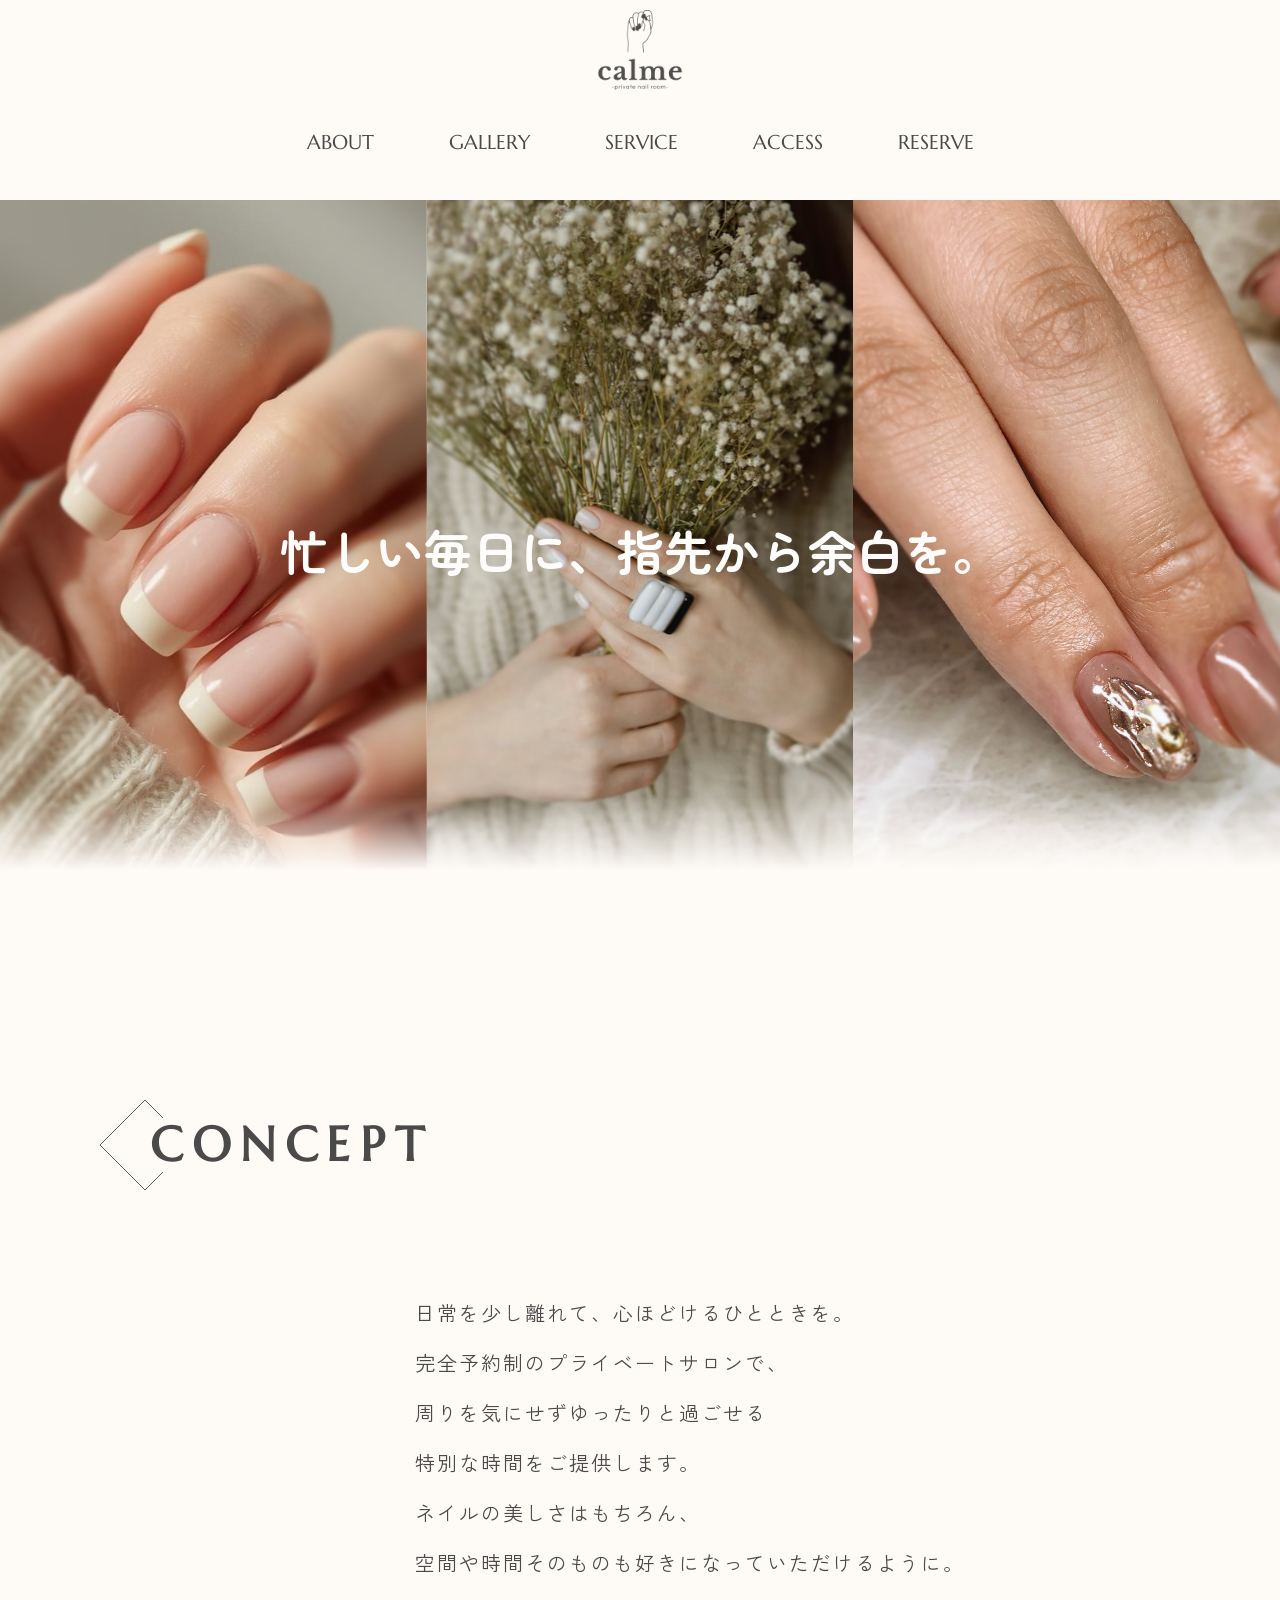
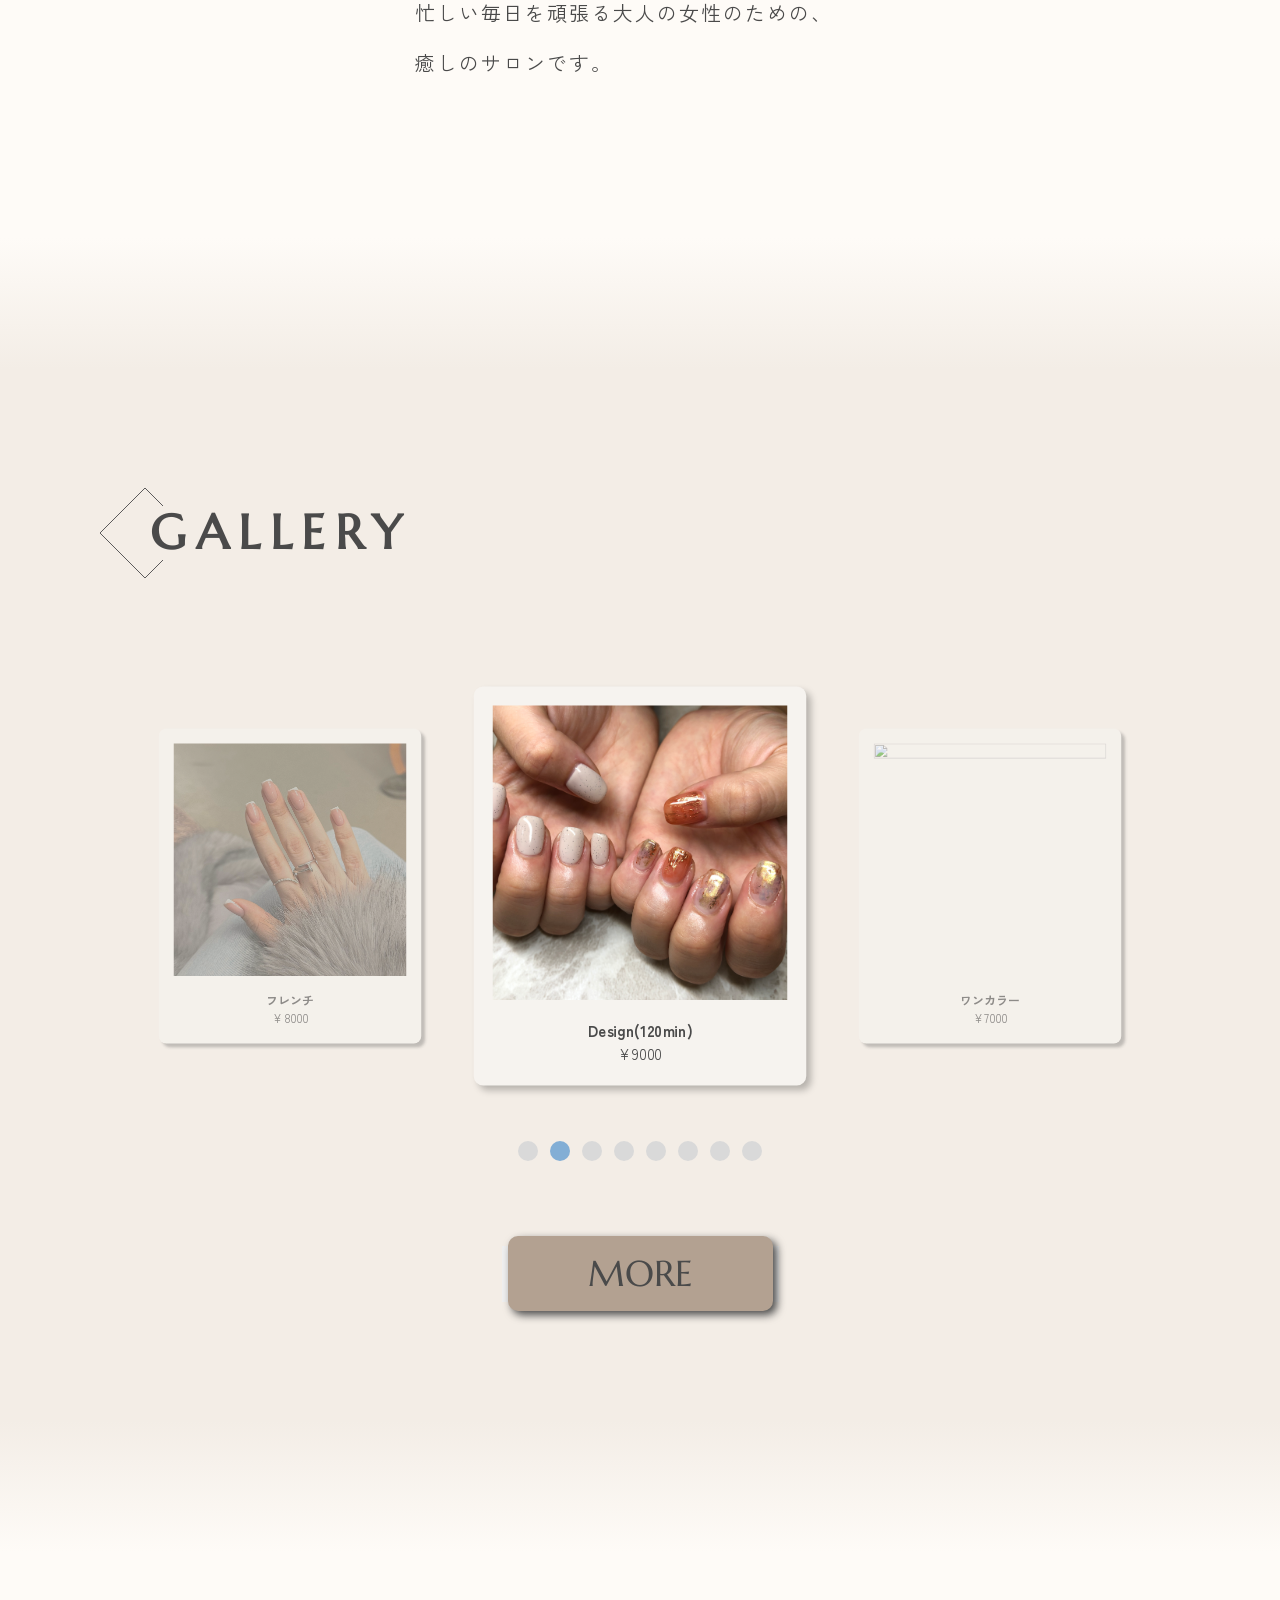
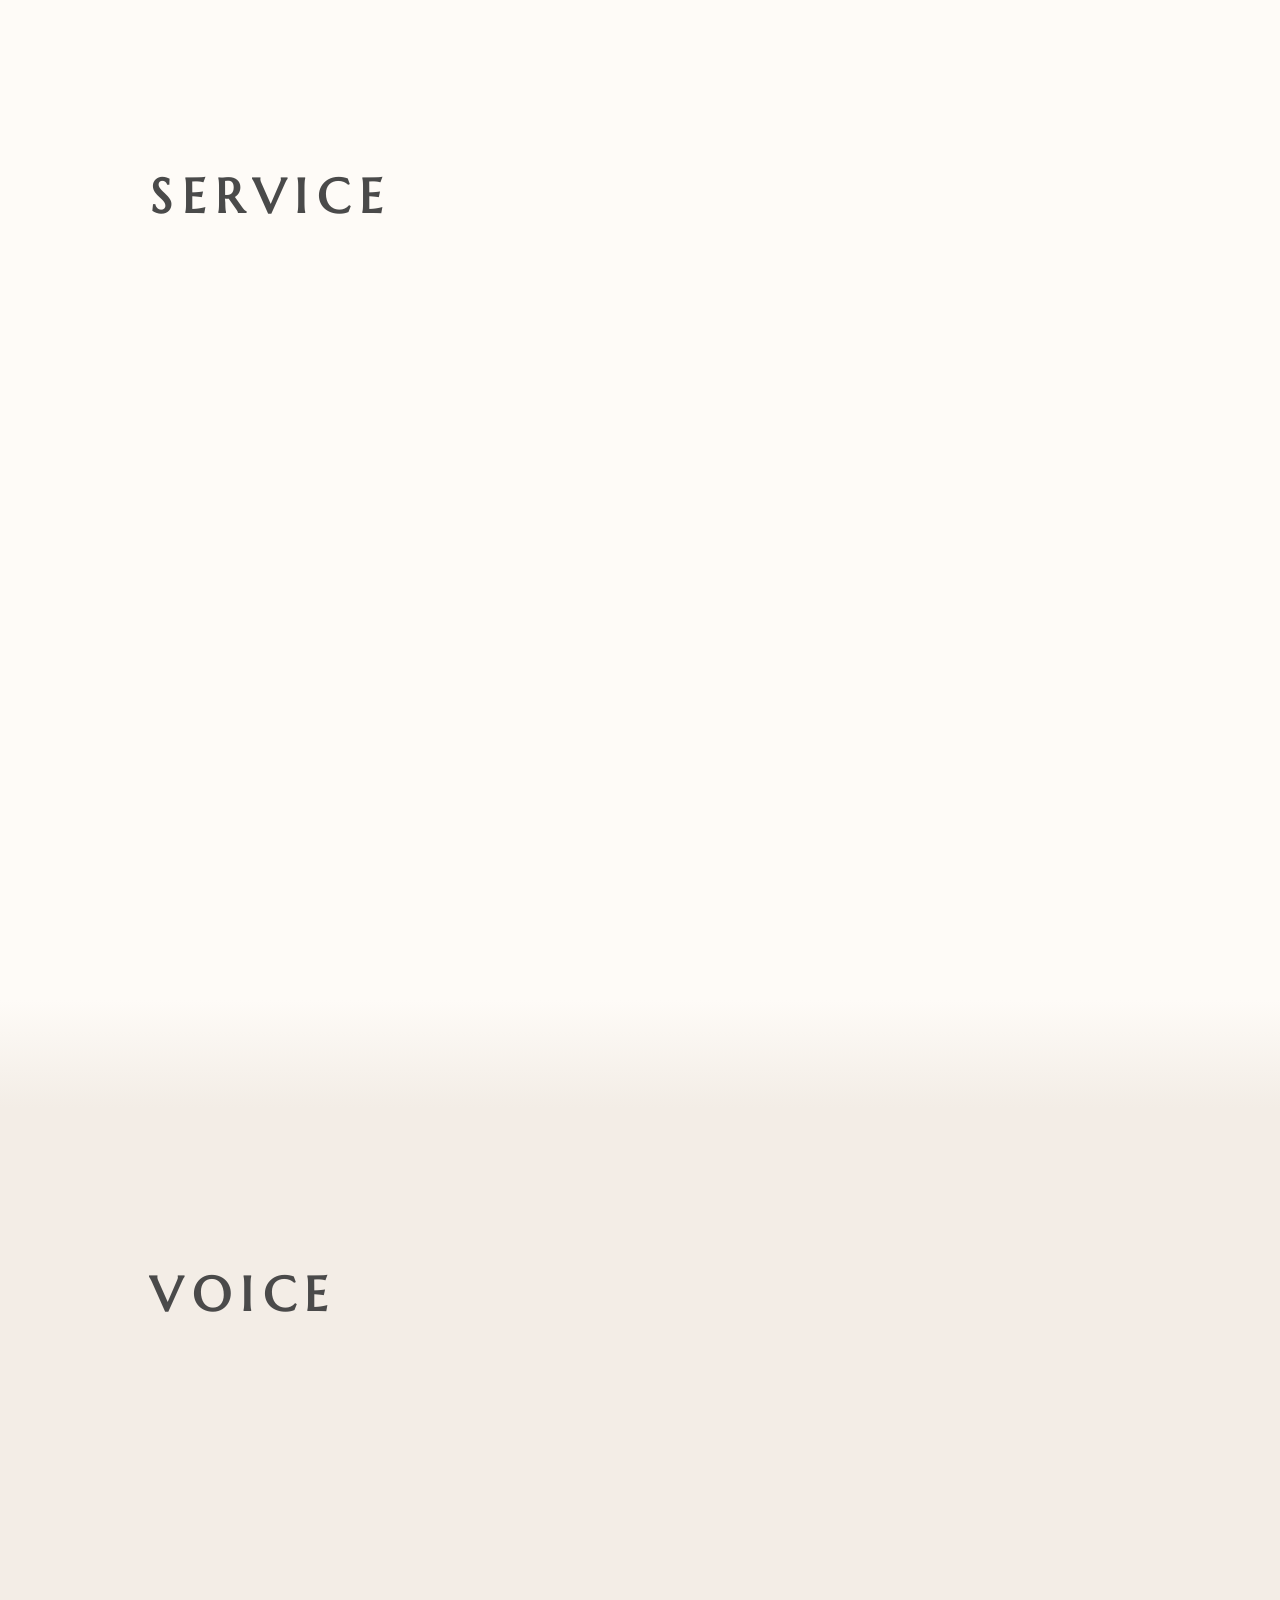
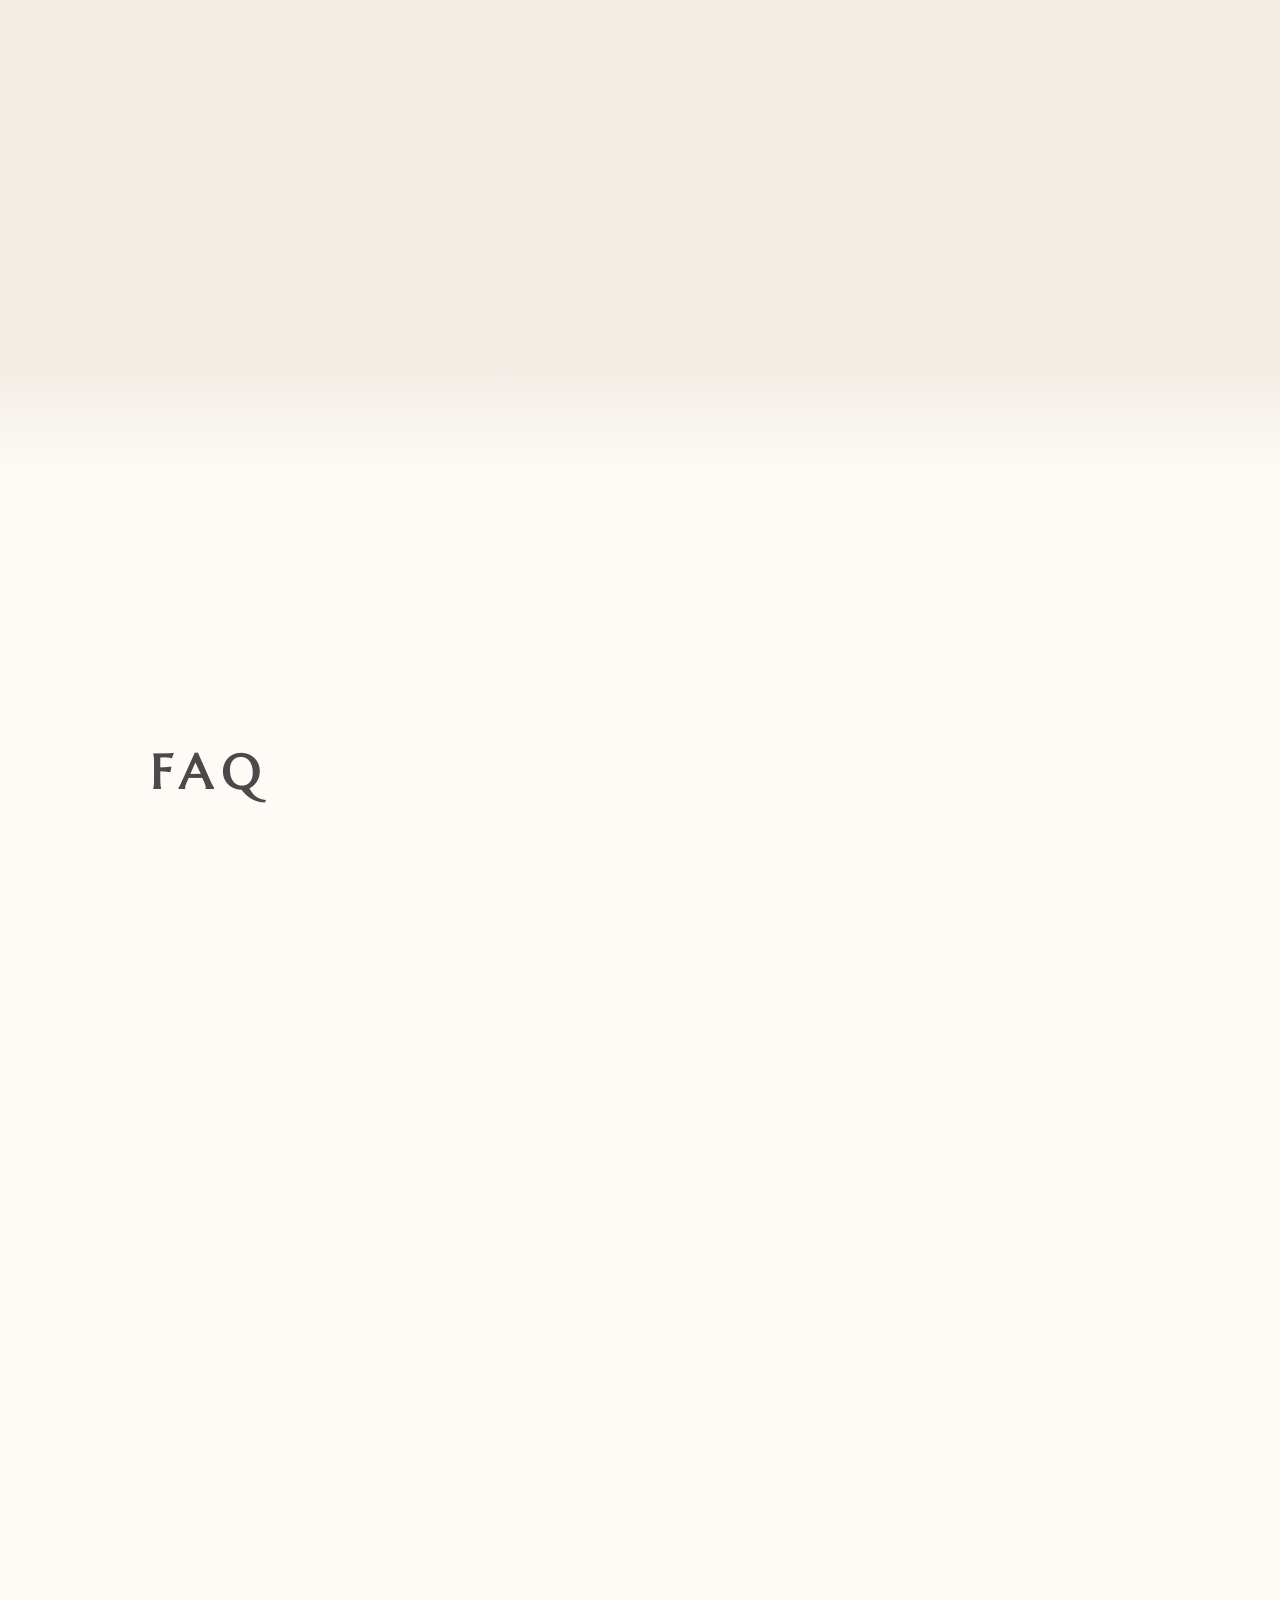
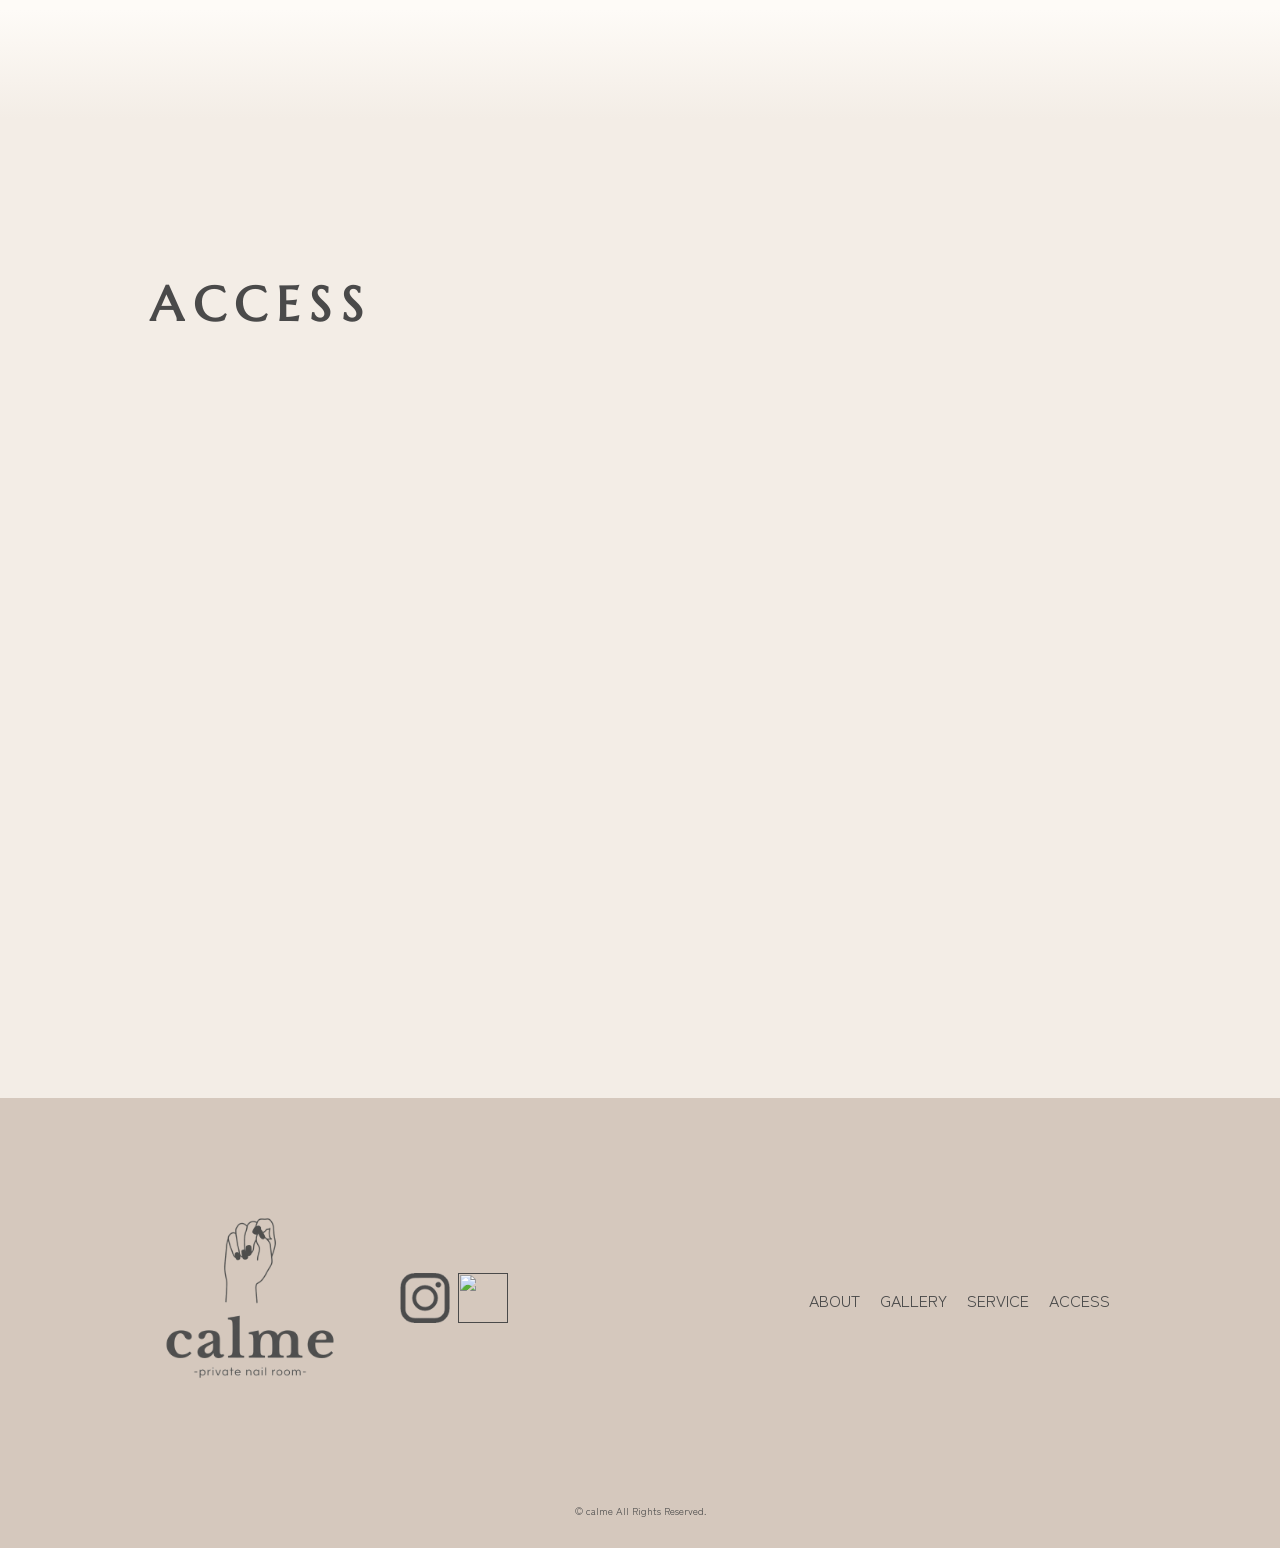
==== index.html @ 4469f604 "Initial commit Co-Authored-By: Claude Sonnet 4.6 <noreply@anthropic.com>" ====
<!DOCTYPE html>
<html lang="ja">
  <head>
    <meta charset="UTF-8" />
    <meta name="viewport" content="width=device-width, initial-scale=1.0" />
    <title>calme -private nail room-</title>
    <link rel="shortcut icon" href="img/favicon.svg" />
    <link rel="preconnect" href="https://fonts.googleapis.com" />
    <link rel="preconnect" href="https://fonts.gstatic.com" crossorigin />
    <link
      href="https://fonts.googleapis.com/css2?family=Marcellus&family=Raleway+Dots&family=Zen+Kaku+Gothic+New:wght@400;500;700&family=Zen+Maru+Gothic&display=swap"
      rel="stylesheet"
    />
    <link rel="stylesheet" href="css/reset.css" />
    <link rel="stylesheet" href="css/style.css" />
    <link
      rel="stylesheet"
      href="https://cdn.jsdelivr.net/npm/swiper@11/swiper-bundle.min.css"
    />
  </head>
  <body>
    <header class="header">
      <div class="header__inner">
        <h1 class="header__logo">
          <a href="index.html" class="no-rotate"
            ><span
              ><img
                src="img/logo-clear.png"
                alt="calme -private nail room-" /></span
          ></a>
        </h1>
        <nav class="header__nav">
          <div class="header__nav-inner">
            <a href="index.html" class="header__nav-logo no-rotate">
              <img src="img/logo-clear.png" alt="calme -private nail room-" />
            </a>
            <ul class="header__nav-list">
              <li class="header__nav-item">
                <a href="about.html"><span>ABOUT</span></a>
              </li>
              <li class="header__nav-item">
                <a href="gallery.html"><span>GALLERY</span></a>
              </li>

              <li class="header__nav-item">
                <a href="#service"><span>SERVICE</span></a>
              </li>
              <li class="header__nav-item">
                <a href="#access"><span>ACCESS</span></a>
              </li>
              <li class="header__nav-item">
                <a href="reserve.html"><span>RESERVE</span></a>
              </li>
            </ul>
          </div>
        </nav>
        <button
          class="header__hamburger js-hamburger"
          type="button"
          aria-label="メニューを開く"
        >
          <span></span>
          <span></span>
          <span></span>
        </button>
      </div>
    </header>
    <main>
      <div class="mv">
        <div class="mv__img">
          <img src="img/mv-l.JPG" alt="" />
          <img src="img/mv-center.PNG" alt="" />
          <img src="img/mv-r.jpg" alt="" />
        </div>
        <h2 class="mv__title">
          忙しい毎日に、<br class="pc-none" />指先から余白を。
        </h2>
      </div>
      <section id="concept" class="concept">
        <div class="inner">
          <h3 class="section__title">
            CONCEPT
            <svg class="diamond" viewBox="0 0 100 100">
              <path d="M70 20 L50 0 L0 50 L50 100 L70 80" />
            </svg>
          </h3>
          <div class="concept__wrapper">
            <img src="img/concept.jpg" alt="" />
            <p class="concept__text">
              日常を少し離れて、心ほどけるひとときを。<br />完全予約制のプライベートサロンで、<br />周りを気にせずゆったりと過ごせる<br />特別な時間をご提供します。<br />ネイルの美しさはもちろん、<br />空間や時間そのものも好きになっていただけるように。<br />忙しい毎日を頑張る大人の女性のための、<br />癒しのサロンです。
            </p>
          </div>
        </div>
      </section>
      <section id="gallery" class="gallery">
        <div class="inner inner-wide">
          <h3 class="section__title">
            GALLERY
            <svg class="diamond" viewBox="0 0 100 100">
              <path d="M70 20 L50 0 L0 50 L50 100 L70 80" />
            </svg>
          </h3>
          <div class="gallery__swiper">
            <div id="js-gallery-swiper" class="swiper">
              <div class="swiper-wrapper">
                <div class="gallery__item swiper-slide">
                  <img src="img/slide1.jpg" alt="" />
                  <p class="gallery__item-name">フレンチ</p>
                  <p class="gallery__item-price">¥8000</p>
                </div>
                <div class="gallery__item swiper-slide">
                  <img src="img/slide2.JPG" alt="" />
                  <p class="gallery__item-name">Design(120min)</p>
                  <p class="gallery__item-price">¥9000</p>
                </div>
                <div class="gallery__item swiper-slide">
                  <img src="img/slide3.jpg" alt="" />
                  <p class="gallery__item-name">ワンカラー</p>
                  <p class="gallery__item-price">¥7000</p>
                </div>
                <div class="gallery__item swiper-slide">
                  <img src="img/slide4.jpg" alt="" />
                  <p class="gallery__item-name">グラデーション</p>
                  <p class="gallery__item-price">¥7500</p>
                </div>
                <div class="gallery__item swiper-slide">
                  <img src="img/slide5.JPEG" alt="" />
                  <p class="gallery__item-name">Full Art(150min)</p>
                  <p class="gallery__item-price">¥10000</p>
                </div>
                <div class="gallery__item swiper-slide">
                  <img src="img/nail33.JPEG" alt="" />
                  <p class="gallery__item-name">マグネット</p>
                  <p class="gallery__item-price">¥8000</p>
                </div>
                <div class="gallery__item swiper-slide">
                  <img src="img/nail36.JPG" alt="" />
                  <p class="gallery__item-name">Design(120min)</p>
                  <p class="gallery__item-price">¥9000</p>
                </div>
                <div class="gallery__item swiper-slide">
                  <img src="img/nail35.jpg" alt="" />
                  <p class="gallery__item-name">Simple(90min)</p>
                  <p class="gallery__item-price">¥8000</p>
                </div>
              </div>
              <div class="swiper-pagination"></div>
            </div>
            <button>
              <a href="gallery.html" class="button button-more"
                ><span>MORE</span></a
              >
            </button>
          </div>
        </div>
      </section>
      <section id="service" class="service">
        <div class="inner">
          <h3 class="section__title">
            SERVICE
            <svg class="diamond" viewBox="0 0 100 100">
              <path d="M70 20 L50 0 L0 50 L50 100 L70 80" />
            </svg>
          </h3>
          <div class="service__wrap">
            <div class="service__content">
              <p class="service__content-title">calmeの3つのこだわり</p>
              <p class="service__content-text">
                <span class="underline">Form</span
                ><br />シンプルだからこそ、美しいフォルムに。<br />形や厚みまで整え、<br />どの角度から見ても美しい仕上がりにこだわります。
              </p>
              <p class="service__content-text">
                <span class="underline">Fill-in</span
                ><br />自爪への負担を抑えるフィルイン技術を採用。<br />大切な爪を守りながら、ネイルを楽しんでいただけます。
              </p>
              <p class="service__content-text">
                <span class="underline">Private Space</span
                ><br />1席のみの完全予約制のプライベートサロン。<br />ゆったりとした時間の中で、<br />心を込めておもてなしいたします。
              </p>
            </div>
            <div class="service__price-wrapper">
              <div class="service__price">
                <dl>
                  <dt>MENU</dt>
                  <dd>PRICE</dd>
                </dl>
                <dl>
                  <dt>Simple / 120min</dt>
                  <dd>¥8000</dd>
                </dl>
                <dl>
                  <dt>Design / 120min</dt>
                  <dd>¥9000</dd>
                </dl>
                <dl>
                  <dt>Full Art / 150min</dt>
                  <dd>¥10000</dd>
                </dl>
                <dl>
                  <dt>マグネット</dt>
                  <dd>¥8000</dd>
                </dl>
                <dl>
                  <dt>ワンカラー</dt>
                  <dd>¥7000</dd>
                </dl>
                <dl>
                  <dt>グラデーション</dt>
                  <dd>¥7500</dd>
                </dl>
                <dl>
                  <dt>フレンチ</dt>
                  <dd>¥8000</dd>
                </dl>
                <dl>
                  <dt>クリア</dt>
                  <dd>¥6000</dd>
                </dl>
                <dl>
                  <dt>ネイルケア</dt>
                  <dd>¥3500</dd>
                </dl>
                <dl>
                  <dt>オフ込（+30min）</dt>
                  <dd>¥0</dd>
                </dl>
                <dl>
                  <dt>補強 / 1本</dt>
                  <dd>¥500</dd>
                </dl>
                <dl>
                  <dt>長さ出し / 1本</dt>
                  <dd>¥800</dd>
                </dl>
                <dl>
                  <dt>オフのみ</dt>
                  <dd>¥3000</dd>
                </dl>
              </div>
            </div>
          </div>
        </div>
      </section>
      <section id="voice" class="voice">
        <div class="inner inner-wide">
          <h3 class="section__title">
            VOICE
            <svg class="diamond" viewBox="0 0 100 100">
              <path d="M70 20 L50 0 L0 50 L50 100 L70 80" />
            </svg>
          </h3>
          <div class="voice__items">
            <div class="voice__item">
              <img src="./img/voice-bg.PNG" alt="" />
              <p class="voice__item-text">
                仕事柄派手なネイルはできないのですが、さりげないニュアンスや色味の提案がとても素敵でした。<br />自分の手がきれいに見えるデザインに<br />していただけて嬉しいです。<br /><span
                  >30代 K.S</span
                >
              </p>
            </div>
            <div class="voice__item">
              <img src="./img/voice-bg.PNG" alt="" />
              <p class="voice__item-text">
                完全予約制なので周りを気にせずゆったり過ごせました。<br />施術もとても丁寧で、仕上がりのフォルムの美しさに感動しました。<br />忙しい日常の中で、ほっとできる時間でした。
                <span>40代 N.M</span>
              </p>
            </div>
            <div class="voice__item">
              <img src="./img/voice-bg.PNG" alt="" />
              <p class="voice__item-text">
                初めて伺いましたが、落ち着いた空間でとてもリラックスできました。<br />シンプルなデザインでもフォルムがきれいで、指先がすごく上品に見えます。<br />またお願いしたいと思えるサロンです。
                <span>30代 S.H</span>
              </p>
            </div>
          </div>
        </div>
      </section>
      <section id="faq" class="faq">
        <div class="inner inner-wide">
          <h3 class="section__title">
            FAQ
            <svg class="diamond" viewBox="0 0 100 100">
              <path d="M70 20 L50 0 L0 50 L50 100 L70 80" />
            </svg>
          </h3>
          <div class="faq__boxes">
            <div class="faq__box faq-box">
              <button type="button" class="faq-box__head js-accordion">
                <span class="faq-box__head-icon">Q.</span>
                <span class="faq-box__head-text"
                  >初めてですが、予約はどのようにすればいいですか？</span
                >
                <span class="faq-box__head-button"></span>
              </button>
              <div class="faq-box__body">
                <div class="faq-box__a">
                  <span class="faq-box__a-icon">A.</span>
                  <span class="faq-box__a-text"
                    >ご予約は予約ページ、または公式LINEより承っております。<br />ご希望の日時とメニューをお選びいただきご予約ください。<br />ご不明点がありましたらお気軽にお問い合わせください。</span
                  >
                </div>
              </div>
            </div>
            <div class="faq__box faq-box">
              <button type="button" class="faq-box__head js-accordion">
                <span class="faq-box__head-icon">Q.</span>
                <span class="faq-box__head-text">当日の予約は可能ですか？</span>
                <span class="faq-box__head-button"></span>
              </button>
              <div class="faq-box__body">
                <div class="faq-box__a">
                  <span class="faq-box__a-icon">A.</span>
                  <span class="faq-box__a-text"
                    >空きがある場合は当日のご予約も可能です。<br />予約ページまたは公式LINEより空き状況をご確認ください。<br />施術中は確認や返信が遅れる場合がございますので、お急ぎの場合はお電話にてご連絡いただけますと幸いです。</span
                  >
                </div>
              </div>
            </div>
            <div class="faq__box faq-box">
              <button type="button" class="faq-box__head js-accordion">
                <span class="faq-box__head-icon">Q.</span>
                <span class="faq-box__head-text"
                  >施術時間はどのくらいかかりますか？</span
                >
                <span class="faq-box__head-button"></span>
              </button>
              <div class="faq-box__body">
                <div class="faq-box__a">
                  <span class="faq-box__a-icon">A.</span>
                  <span class="faq-box__a-text"
                    >施術内容やオフの有無によって前後しますが、目安として90〜120分ほどお時間を
                    いただいております。<br />オフがある場合は+30分ほど、アートが多いデザインの場合はもう少しお時間をいただく場合がございます。<br />「◯時までに終わりたい」などのご希望がございましたら、ご予約時にお気軽にご
                    相談ください。</span
                  >
                </div>
              </div>
            </div>
            <div class="faq__box faq-box">
              <button type="button" class="faq-box__head js-accordion">
                <span class="faq-box__head-icon">Q.</span>
                <span class="faq-box__head-text"
                  >ネイルをするのが初めてでも大丈夫ですか？</span
                >
                <span class="faq-box__head-button"></span>
              </button>
              <div class="faq-box__body">
                <div class="faq-box__a">
                  <span class="faq-box__a-icon">A.</span>
                  <span class="faq-box__a-text"
                    >もちろん大丈夫です。<br />お爪の状態やライフスタイルに合わせて、デザインやメニューをご提案させていただきますのでご安心ください。</span
                  >
                </div>
              </div>
            </div>
            <div class="faq__box faq-box">
              <button type="button" class="faq-box__head js-accordion">
                <span class="faq-box__head-icon">Q.</span>
                <span class="faq-box__head-text"
                  >子連れでも来店できますか？</span
                >
                <span class="faq-box__head-button"></span>
              </button>
              <div class="faq-box__body">
                <div class="faq-box__a">
                  <span class="faq-box__a-icon">A.</span>
                  <span class="faq-box__a-text"
                    >完全予約制のプライベートサロンのため、お子様とご一緒のご来店も可能です。<br />ご予約時に一度ご相談ください。</span
                  >
                </div>
              </div>
            </div>
            <div class="faq__box faq-box">
              <button type="button" class="faq-box__head js-accordion">
                <span class="faq-box__head-icon">Q.</span>
                <span class="faq-box__head-text">駐車場はありますか？</span>
                <span class="faq-box__head-button"></span>
              </button>
              <div class="faq-box__body">
                <div class="faq-box__a">
                  <span class="faq-box__a-icon">A.</span>
                  <span class="faq-box__a-text"
                    >はい、サロン専用の駐車スペースをご用意しております。<br />詳しい場所はご予約確定後にご案内いたします。</span
                  >
                </div>
              </div>
            </div>
          </div>
        </div>
      </section>
      <section id="access" class="access">
        <div class="inner inner-wide">
          <h3 class="section__title">
            ACCESS
            <svg class="diamond" viewBox="0 0 100 100">
              <path d="M70 20 L50 0 L0 50 L50 100 L70 80" />
            </svg>
          </h3>
          <div class="access__wrapper">
            <div class="access__map">
              <iframe
                src="https://www.google.com/maps/embed?pb=!1m18!1m12!1m3!1d7917.045169226604!2d139.8912938450203!3d36.55841025928784!2m3!1f0!2f0!3f0!3m2!1i1024!2i768!4f13.1!3m3!1m2!1s0x601f666c9356803b%3A0xc9357749798654c2!2z5qCD5pyo55yM5a6H6YO95a6u5biC!5e0!3m2!1sja!2sjp!4v1774874358743!5m2!1sja!2sjp"
                style="border: 0"
                loading="lazy"
                referrerpolicy="no-referrer-when-downgrade"
              ></iframe>
            </div>
            <div class="access__info">
              <p>
                <span class="access__info-name">calme</span>-private nail room-
              </p>
              <p class="access__info-adress">
                〒〇〇〇-〇〇〇〇<br />栃木県宇都宮市○○町〇〇丁目〇〇
              </p>
              <p class="access__info-tel">TEL 〇〇〇-〇〇〇〇-〇〇〇</p>
              <p class="access__info-time">営業時間 10:00 - 19:00</p>
              <p class="access__info-holiday">定休日 不定休</p>
            </div>
          </div>
        </div>
      </section>
    </main>
    <footer class="footer">
      <div class="footer__wrapper">
        <div class="footer--left">
          <a href="#" class="no-rotate"
            ><span><img src="./img/logo-clear.png" alt="" /></span
          ></a>
          <div class="logo">
            <a href="" class="no-rotate"
              ><span><img src="./img/instagram.png" alt="" /></span
            ></a>
            <a href="" class="no-rotate"
              ><span><img src="./img/line.png" alt="" /></span
            ></a>
          </div>
        </div>
        <div class="footer--right">
          <ul class="footer__link">
            <li>
              <a href="about.html"><span>ABOUT</span></a>
            </li>
            <li>
              <a href="gallery.html"><span>GALLERY</span></a>
            </li>
            <li>
              <a href="#service"><span>SERVICE</span></a>
            </li>
            <li>
              <a href="#access"><span>ACCESS</span></a>
            </li>
          </ul>
        </div>
      </div>
      <p class="copyright">&copy; calme All Rights Reserved.</p>
    </footer>
    <a href="reserve.html" id="js-pagetop" class="pagetop"
      ><span>RESERVE</span></a
    >
    <script src="https://cdn.jsdelivr.net/npm/swiper@11/swiper-bundle.min.js"></script>
    <script src="https://ajax.googleapis.com/ajax/libs/jquery/3.5.1/jquery.min.js"></script>
    <script src="js/main.js"></script>
  </body>
</html>
---- css/style.css ----
@charset "UTF-8";
html {
  font-size: 62.5%;
  scroll-behavior: smooth;
}
html body {
  background-color: #fefbf7;
  color: #4a4a4a;
  font-family: "Zen Kaku Gothic New", sans-serif;
  font-size: 1.6rem;
}
html body .header {
  width: 100%;
  height: 20rem;
}
html body .header__inner {
  width: 100%;
  max-width: 120rem;
  margin: 0 auto;
  padding-inline: 2rem;
  display: flex;
  flex-direction: column;
  align-items: center;
}
html body .header__inner .header__logo {
  width: 10rem;
  height: 10rem;
}
html body .header__inner .header__logoimg {
  width: 100%;
  height: 100%;
}
html body .header__inner .header__nav {
  padding-block: 2.8rem;
}
html body .header__inner .header__nav-list {
  display: flex;
  gap: 7.5rem;
}
html body .header__inner .header__nav-list .header__nav-item {
  font-size: 2rem;
  font-family: "Marcellus", serif;
}
html body .header__nav-logo {
  display: none;
}
html body .header__hamburger {
  display: none;
}
html body .header__nav.is-sticky {
  position: fixed;
  top: 0;
  left: 0;
  width: 100%;
  z-index: 100;
  background-color: #fefbf7;
  padding-block: 0;
  box-shadow: 0 2px 8px rgba(74, 74, 74, 0.08);
}
html body .header__nav.is-sticky .header__nav-inner {
  max-width: 120rem;
  margin: 0 auto;
  padding: 1rem 2rem;
  display: flex;
  justify-content: space-between;
  align-items: center;
}
html body .header__nav.is-sticky .header__nav-logo {
  display: block;
  width: 7rem;
  height: 7rem;
  flex-shrink: 0;
}
html body .header__nav.is-sticky .header__nav-logo img {
  width: 100%;
  height: 100%;
  -o-object-fit: contain;
     object-fit: contain;
}
html body .mv {
  width: 100%;
  height: calc(100vh - 20rem);
  position: relative;
}
html body .mv::after {
  content: "";
  position: absolute;
  bottom: 0;
  left: 0;
  width: 100%;
  height: 15%;
  pointer-events: none;
  background: linear-gradient(0deg, #fefbf7 30%, rgba(254, 251, 247, 0) 100%);
  opacity: 0;
  transform: scaleY(1.5) translateY(20px);
  -webkit-animation: gradFade 2.5s ease forwards;
          animation: gradFade 2.5s ease forwards;
  -webkit-animation-delay: 0.8s;
          animation-delay: 0.8s;
}
@-webkit-keyframes gradFade {
  to {
    opacity: 1;
    transform: scaleY(1) translateY(2px);
  }
}
@keyframes gradFade {
  to {
    opacity: 1;
    transform: scaleY(1) translateY(2px);
  }
}
html body .mv__img {
  width: 100%;
  height: 100%;
  display: flex;
}
html body .mv__img img {
  width: 33.3333333333%;
  flex: 1;
  height: 100%;
  -o-object-fit: cover;
     object-fit: cover;
  display: block;
  opacity: 0;
  filter: blur(12px);
  transform: scale(1.15);
  -webkit-animation: mvFade 3s ease forwards;
          animation: mvFade 3s ease forwards;
}
@-webkit-keyframes mvFade {
  to {
    opacity: 1;
    filter: blur(0);
    transform: scale(1);
  }
}
@keyframes mvFade {
  to {
    opacity: 1;
    filter: blur(0);
    transform: scale(1);
  }
}
html body .mv__title {
  position: absolute;
  top: 50%;
  left: 50%;
  transform: translate(-50%, -50%);
  width: -webkit-max-content;
  width: -moz-max-content;
  width: max-content;
  font-family: "Zen Maru Gothic", sans-serif;
  font-size: 4.8rem;
  color: #fefdfc;
  opacity: 0;
  transform: translate(-50%, -40%);
  -webkit-animation: titleFade 1.5s ease forwards;
          animation: titleFade 1.5s ease forwards;
  -webkit-animation-delay: 0.8s;
          animation-delay: 0.8s;
}
@-webkit-keyframes titleFade {
  to {
    opacity: 1;
    transform: translate(-50%, -50%);
  }
}
@keyframes titleFade {
  to {
    opacity: 1;
    transform: translate(-50%, -50%);
  }
}
html .concept__wrapper {
  width: 100%;
  max-width: 108rem;
  margin: 0 auto;
  padding-top: 10rem;
  padding-left: 5rem;
  display: flex;
  justify-content: center;
  align-items: center;
  gap: 5rem;
}
html .concept__wrapper img {
  max-width: 50rem;
  height: 36rem;
  -o-object-fit: cover;
     object-fit: cover;
  border-radius: 1rem;
}
html .concept__wrapper .concept__text {
  font-size: 2rem;
  line-height: 5rem;
  letter-spacing: 0.2rem;
}
html .gallery {
  background: linear-gradient(180deg, #fefbf7 0%, #f3ede6 10%, #f3ede6 90%, #fefbf7 100%);
}
html .gallery .gallery__swiper {
  text-align: center;
}
html .gallery .gallery__swiper .swiper-wrapper {
  display: flex;
  margin-top: 10rem;
  padding-bottom: 15rem;
}
html .gallery .gallery__swiper .swiper-wrapper .gallery__item {
  width: 35rem;
  max-width: 35rem;
  background-color: #f6f3ef;
  padding: 2rem;
  border-radius: 1rem;
  box-shadow: 5px 5px 4px 0 rgba(74, 74, 74, 0.5);
  display: flex;
  flex-direction: column;
  align-items: center;
  text-align: center;
  min-height: clamp(300px, 50vw, 420px);
  transform: scale(0.75);
  transition: transform 0.4s ease, opacity 0.4s ease;
  opacity: 0.6;
}
html .gallery .gallery__swiper .swiper-wrapper .gallery__item img {
  width: 100%;
  max-width: 31rem;
  aspect-ratio: 1/1;
  -o-object-fit: cover;
     object-fit: cover;
  margin-bottom: 2rem;
}
html .gallery .gallery__swiper .swiper-wrapper .gallery__item-name {
  font-weight: 700;
}
html .gallery .gallery__swiper .swiper-slide-active.gallery__item {
  transform: scale(0.95);
  opacity: 1;
  box-shadow: 5px 5px 8px 0 rgba(0, 0, 0, 0.25);
}
html .gallery .gallery__swiper .swiper-pagination {
  bottom: 8rem;
}
html .gallery .gallery__swiper .swiper-pagination-bullet {
  width: 20px;
  height: 20px;
  background: #d9d9d9;
  opacity: 1;
  margin: 0 6px !important;
  transition: background 0.5s;
}
html .gallery .gallery__swiper .swiper-pagination-bullet-active {
  background: #82aed5;
}
html .service .service__wrap {
  display: flex;
  justify-content: space-between;
  align-items: center;
  gap: 5rem;
  margin-top: 10rem;
  padding-inline: 5rem;
  font-size: 2rem;
}
html .service .service__wrap .service__content {
  flex: 1;
  max-width: 50rem;
}
html .service .service__wrap .service__content .service__content-title {
  font-weight: 500;
}
html .service .service__wrap .service__content .service__content-text {
  padding-top: 3rem;
}
html .service .service__wrap .service__price-wrapper {
  max-height: 50rem;
  overflow-x: hidden;
  overflow-y: auto;
  flex: 1.2;
  max-width: 70rem;
}
html .service .service__wrap .service__price-wrapper::-webkit-scrollbar {
  width: 8px;
}
html .service .service__wrap .service__price-wrapper::-webkit-scrollbar-track {
  background: #f6f3ef;
}
html .service .service__wrap .service__price-wrapper::-webkit-scrollbar-thumb {
  background: #d5c8bd;
  border-radius: 10px;
}
html .service .service__wrap .service__price-wrapper .service__price {
  padding: 4rem 3rem;
  max-width: 60rem;
  width: 100%;
  border: 1px solid #4a4a4a;
  border-radius: 1rem;
  background-image: url("../img/menu-bg.png");
  background-size: cover;
  background-position: center;
  background-repeat: no-repeat;
}
html .service .service__wrap .service__price-wrapper .service__price dl {
  padding: 2rem 1rem;
  border-bottom: 1px solid #4a4a4a;
  display: flex;
  gap: 2rem;
  width: 100%;
  overflow: hidden;
}
html .service .service__wrap .service__price-wrapper .service__price dl:first-child {
  font-size: 2rem;
  font-weight: 700;
}
html .service .service__wrap .service__price-wrapper .service__price dl dt {
  flex: 1;
  min-width: 0;
}
html .service .service__wrap .service__price-wrapper .service__price dl dd {
  flex-shrink: 0;
  white-space: nowrap;
}
html .voice {
  background: linear-gradient(180deg, #fefbf7 0%, #f3ede6 10%, #f3ede6 90%, #fefbf7 100%);
}
html .voice__items {
  display: flex;
  gap: 2rem;
  padding: 10rem 5rem;
  width: 100%;
}
html .voice__items .voice__item {
  width: 33.3333333333%;
  font-size: 14px;
  letter-spacing: 2.8px;
  text-align: center;
  position: relative;
}
html .voice__items .voice__item .voice__item-text {
  position: absolute;
  top: 50%;
  left: 50%;
  transform: translate(-50%, -50%);
  z-index: 2;
  width: 70%;
}
html .voice__items .voice__item .voice__item-text span {
  display: block;
  margin-top: 1.5rem;
}
html .voice__items .voice__item:nth-child(2) {
  transform: translateY(5rem);
}
html .faq__boxes {
  margin-top: 24px;
  display: flex;
  flex-direction: column;
  justify-content: center;
  gap: 12px;
  padding: 10rem 5rem 0;
  max-width: 110rem;
  margin: 0 auto;
}
html .faq__boxes .faq-box {
  border-radius: 10px;
  background-color: #fefdfc;
  overflow: hidden;
}
html .faq__boxes .faq-box__head {
  padding: 14px 20px;
  display: flex;
  align-items: center;
  gap: 11px;
  width: 100%;
  background-color: #fefdfc;
  cursor: pointer;
}
html .faq__boxes .faq-box__head-icon {
  font-family: "Marcellus", serif;
  font-size: 24px;
  color: #b3a191;
  letter-spacing: 4.8px;
}
html .faq__boxes .faq-box__head-text {
  flex-grow: 1;
  text-align: left;
  color: #4a4a4a;
}
html .faq__boxes .faq-box__head-button {
  width: 10px;
  height: 10px;
  border-right: 2px solid #b3a191;
  border-bottom: 2px solid #b3a191;
  transform: rotate(45deg);
  transition: transform 0.3s ease;
}
html .faq__boxes .faq-box.is-open .faq-box__head-button {
  transform: rotate(-135deg);
}
html .faq__boxes .faq-box__body {
  padding: 20px;
  display: none;
  border-radius: 0 0 10px 10px;
}
html .faq__boxes .faq-box__a {
  display: flex;
  align-items: flex-start;
  gap: 16px;
}
html .faq__boxes .faq-box__a-icon {
  font-family: "Marcellus", serif;
  font-size: 24px;
  color: #b3a191;
}
html .faq__boxes .faq-box__a-text {
  text-align: left;
}
html .access {
  background: linear-gradient(180deg, #fefbf7 0%, #f3ede6 10%, #f3ede6 100%);
}
html .access__wrapper {
  display: flex;
  padding: 10rem 5rem 0;
}
html .access__wrapper .access__map {
  width: 50%;
  height: 40rem;
}
html .access__wrapper .access__map iframe {
  width: 100%;
  height: 100%;
  border: none;
}
html .access__wrapper .access__info {
  display: flex;
  flex-direction: column;
  justify-content: center;
  gap: 2rem;
  padding-left: 5rem;
}
html .access__wrapper .access__info .access__info-name {
  font-size: 32px;
}
html .footer {
  background: #d5c8bd;
  padding: 10rem 15rem 3rem;
}
html .footer__wrapper {
  display: flex;
  justify-content: space-between;
  align-items: center;
}
html .footer__wrapper .footer--left {
  display: flex;
  align-items: center;
  gap: 50px;
}
html .footer__wrapper .footer--left img {
  width: 20rem;
}
html .footer__wrapper .footer--left .logo {
  display: flex;
  gap: 0.8rem;
}
html .footer__wrapper .footer--left .logo img {
  width: 5rem;
  height: 5rem;
  aspect-ratio: 1/1;
}
html .footer__wrapper .footer--right {
  padding-inline: 2rem;
}
html .footer__wrapper .footer--right .footer__link {
  display: flex;
  gap: 2rem;
}
html .footer .copyright {
  margin-top: 10rem;
  text-align: center;
  font-size: 1rem;
}
html .pagetop {
  position: fixed;
  right: 5rem;
  bottom: 5rem;
  filter: drop-shadow(4px 4px 4px #4a4a4a);
  z-index: 10;
  width: 15rem;
  height: 15rem;
  display: flex;
  justify-content: center;
  align-items: center;
  text-align: center;
  border-radius: 50%;
  background: #b3a191;
  opacity: 0;
  visibility: hidden;
  transition: opacity 0.3s, visibility 0.3s;
  color: #4a4a4a;
  font-family: "Marcellus", serif;
  font-size: 24px;
}
html .pagetop.is-show {
  opacity: 1;
  visibility: visible;
}
html .pagetop span {
  display: inline-block;
  transition: 1.5s;
}
html .pagetop:hover span {
  transform: rotateX(360deg);
}

@media (max-width: 768px) {
  html body {
    padding-top: 8rem;
  }
  html body .header {
    height: 8rem;
    position: fixed;
    top: 0;
    left: 0;
    width: 100%;
    z-index: 100;
    background-color: #fefbf7;
    box-shadow: 0 2px 8px rgba(74, 74, 74, 0.08);
  }
  html body .header__inner {
    flex-direction: row;
    justify-content: space-between;
    align-items: center;
    height: 100%;
    padding-inline: 2rem;
  }
  html body .header__inner .header__logo {
    width: 6rem;
    height: 6rem;
    margin-top: 0;
  }
  html body .header__inner .header__nav {
    position: fixed;
    top: 0;
    left: 0;
    width: 100%;
    height: 100%;
    background-color: #fefbf7;
    z-index: 200;
    display: flex;
    flex-direction: column;
    justify-content: center;
    align-items: center;
    padding-block: 0;
    transform: translateX(100%);
    transition: transform 0.35s ease;
  }
  html body .header__inner .header__nav.is-open {
    transform: translateX(0);
  }
  html body .header__inner .header__nav-list {
    flex-direction: column;
    flex-wrap: nowrap;
    gap: 4rem;
  }
  html body .header__inner .header__nav-list .header__nav-item {
    font-size: 2.4rem;
    text-align: center;
  }
  html body .header__inner .header__hamburger {
    display: flex;
    flex-direction: column;
    justify-content: center;
    gap: 7px;
    width: 4rem;
    height: 4rem;
    background: transparent;
    border: none;
    cursor: pointer;
    z-index: 300;
    flex-shrink: 0;
  }
  html body .header__inner .header__hamburger span {
    display: block;
    width: 100%;
    height: 2px;
    background-color: #4a4a4a;
    transition: transform 0.3s ease, opacity 0.3s ease;
  }
  html body .header__inner .header__hamburger.is-open span:nth-child(1) {
    transform: translateY(9px) rotate(45deg);
  }
  html body .header__inner .header__hamburger.is-open span:nth-child(2) {
    opacity: 0;
  }
  html body .header__inner .header__hamburger.is-open span:nth-child(3) {
    transform: translateY(-9px) rotate(-45deg);
  }
  html body .mv {
    height: 60vw;
    min-height: 24rem;
  }
  html body .mv__title {
    font-size: 3rem;
    white-space: nowrap;
  }
  html .concept__wrapper {
    flex-direction: column;
    padding: 6rem 2rem;
    padding-left: 2rem;
  }
  html .concept__wrapper img {
    max-width: 100%;
    width: 100%;
    height: 24rem;
  }
  html .concept__wrapper .concept__text {
    font-size: 1.6rem;
    line-height: 3.5rem;
    text-align: center;
    letter-spacing: 0;
  }
  html .service .service__wrap {
    flex-direction: column;
    padding-inline: 2rem;
    margin-top: 4rem;
    gap: 4rem;
  }
  html .service .service__wrap .service__content {
    max-width: 100%;
  }
  html .service .service__wrap .service__content .service__content-text {
    font-size: 1.4rem;
  }
  html .service .service__wrap .service__price-wrapper {
    max-width: 100%;
    width: 100%;
    max-height: 40rem;
  }
  html .service .service__wrap .service__price-wrapper .service__price {
    padding: 3rem 2rem;
  }
  html .service .service__wrap .service__price-wrapper .service__price dl {
    padding: 1rem 0.5rem;
    font-size: 1.5rem;
  }
  html .voice__items .voice__item {
    width: 80%;
  }
  html .faq__boxes {
    padding: 4rem 2rem 0;
  }
  html .access .access__wrapper {
    flex-direction: column;
    padding: 4rem 2rem 0;
  }
  html .access .access__wrapper .access__map {
    width: 100%;
    height: 28rem;
  }
  html .access .access__wrapper .access__info {
    padding-left: 0;
    padding-top: 3rem;
  }
  html .access .access__wrapper .access__info .access__info-name {
    font-size: 2.4rem;
  }
  html .footer {
    padding: 6rem 2rem 3rem;
  }
  html .footer__wrapper {
    flex-direction: column;
    gap: 3rem;
  }
  html .footer__wrapper .footer--left {
    gap: 1.5rem;
  }
  html .footer__wrapper .footer--left img {
    width: 14rem;
  }
  html .footer__wrapper .footer--right {
    padding-inline: 0;
  }
  html .footer__wrapper .footer--right .footer__link {
    flex-wrap: wrap;
    gap: 1.2rem 2rem;
  }
  html .footer .copyright {
    margin-top: 4rem;
  }
  html .pagetop {
    width: 7rem;
    height: 7rem;
    right: 1.5rem;
    bottom: 1.5rem;
    font-size: 1.2rem;
  }
}
@media (max-width: 1150px) {
  html .voice__items {
    flex-wrap: wrap;
    justify-content: center;
    padding: 4rem 2rem;
    gap: 2rem;
  }
  html .voice__items .voice__item {
    width: 60%;
  }
  html .voice__items .voice__item:nth-child(2) {
    transform: translateY(0);
  }
}
@media (max-width: 600px) {
  html .voice__items .voice__item {
    width: 90%;
  }
  html .voice__items .voice__item .voice__item-text {
    font-size: 1.3rem;
  }
}
.mv-about {
  position: relative;
}
.mv-about .mv__img {
  width: 100%;
  height: 500px;
}
.mv-about .mv__img img {
  width: 100%;
  height: 100%;
  -o-object-fit: cover;
     object-fit: cover;
}
.mv-about__title {
  position: absolute;
  bottom: -30px;
  left: 50%;
  transform: translateX(-50%);
  color: #fefbf7;
  font-family: "Raleway Dots", sans-serif;
  font-size: 128px;
  font-weight: 400;
}

.philosophy__wrapper {
  display: flex;
  justify-content: center;
  align-items: center;
  gap: 5rem;
  padding: 10rem 5rem;
}
.philosophy__wrapper .philosophy__wrapper--left {
  font-size: 20px;
  line-height: 50px;
  letter-spacing: 4px;
}
.philosophy__wrapper .philosophy__wrapper--left .philosophy__text {
  text-align: center;
  padding-bottom: 3rem;
}
.philosophy__wrapper .philosophy__wrapper--left .philosophy__text:last-child {
  padding-bottom: 0;
}
.philosophy__wrapper img {
  max-height: 40rem;
  border-radius: 1rem;
}

.our-style {
  background: linear-gradient(180deg, #fefbf7 0%, #f3ede6 10%, #f3ede6 90%, #fefbf7 100%);
}
.our-style .our-style__wrapper {
  display: flex;
  flex-direction: column;
  justify-content: center;
  align-items: center;
  gap: 5rem;
  padding: 10rem 5rem;
}
.our-style .our-style__wrapper .our-style__wrapper--top {
  font-size: 20px;
  line-height: 50px;
  letter-spacing: 4px;
}
.our-style .our-style__wrapper .our-style__wrapper--top .our-style__text {
  text-align: center;
  padding-bottom: 3rem;
}
.our-style .our-style__wrapper .our-style__wrapper--top .our-style__text:last-child {
  padding-bottom: 0;
}
.our-style .our-style__wrapper img {
  max-height: 40rem;
  border-radius: 1rem;
}

.message__wrapper {
  display: flex;
  justify-content: center;
  align-items: center;
  gap: 5rem;
  padding: 10rem 5rem;
}
.message__wrapper .message__wrapper--left {
  text-align: center;
}
.message__wrapper .message__wrapper--left img {
  width: 35rem;
  height: 40rem;
  -o-object-fit: cover;
     object-fit: cover;
  border-radius: 1rem;
}
.message__wrapper .message__wrapper--left dl {
  display: grid;
  grid-template-columns: 5rem auto;
  margin: 0.7rem auto 0;
  width: -webkit-fit-content;
  width: -moz-fit-content;
  width: fit-content;
  gap: 0.2rem;
}
.message__wrapper .message__wrapper--left dl dt {
  text-align: left;
}
.message__wrapper .message__wrapper--left dl dd {
  text-align: left;
}
.message__wrapper .message__wrapper--right {
  font-size: 20px;
  line-height: 50px;
  letter-spacing: 4px;
}
.message__wrapper .message__wrapper--right .message__text {
  text-align: center;
  padding-bottom: 3rem;
}
.message__wrapper .message__wrapper--right .message__text:last-child {
  padding-bottom: 0;
}

@media (max-width: 768px) {
  .mv-about .mv__img {
    height: 28rem;
  }
  .mv-about__title {
    font-size: 5rem;
    bottom: -16px;
  }
  .philosophy__wrapper {
    flex-direction: column;
    padding: 6rem 2rem;
    gap: 3rem;
  }
  .philosophy__wrapper .philosophy__wrapper--left {
    font-size: 1.5rem;
    line-height: 2.5rem;
    letter-spacing: 2px;
  }
  .philosophy__wrapper img {
    max-height: none;
    width: 100%;
    height: 24rem;
    -o-object-fit: cover;
       object-fit: cover;
  }
  .our-style .our-style__wrapper {
    padding: 6rem 2rem;
    gap: 3rem;
  }
  .our-style .our-style__wrapper .our-style__wrapper--top {
    font-size: 1.5rem;
    line-height: 2.5rem;
    letter-spacing: 2px;
  }
  .our-style .our-style__wrapper img {
    max-height: none;
    width: 100%;
    height: 24rem;
    -o-object-fit: cover;
       object-fit: cover;
  }
  .message__wrapper {
    flex-direction: column;
    padding: 6rem 2rem;
    gap: 3rem;
  }
  .message__wrapper .message__wrapper--left {
    font-size: 1.4rem;
  }
  .message__wrapper .message__wrapper--left img {
    width: 100%;
    height: 28rem;
  }
  .message__wrapper .message__wrapper--right {
    font-size: 1.5rem;
    line-height: 2.5rem;
    letter-spacing: 2px;
  }
}
.mv-reserve {
  position: relative;
}
.mv-reserve .mv__img {
  width: 100%;
  height: 500px;
}
.mv-reserve .mv__img img {
  width: 100%;
  height: 100%;
  -o-object-fit: cover;
     object-fit: cover;
}
.mv-reserve__title {
  position: absolute;
  bottom: -30px;
  left: 50%;
  transform: translateX(-50%);
  color: #fefbf7;
  font-family: "Raleway Dots", sans-serif;
  font-size: 128px;
  font-weight: 400;
}

.reserve-contents__wrapper {
  display: flex;
  flex-direction: column;
  align-items: center;
  gap: 5rem;
  margin-block: 20rem;
  padding-inline: 4rem;
}
.reserve-contents__wrapper .reserve-contents--top {
  display: flex;
  justify-content: center;
  gap: 5rem;
  width: 100%;
}
.reserve-contents__wrapper .reserve-contents--top .line {
  flex: 1;
  min-width: 0;
  max-width: 45rem;
  border-radius: 10px;
  background: #f3ede6;
  box-shadow: 4px 4px 4px 0 #d9d9d9;
}
.reserve-contents__wrapper .reserve-contents--top .line__box {
  text-align: center;
}
.reserve-contents__wrapper .reserve-contents--top .line__box .box-top {
  margin-bottom: 5rem;
}
.reserve-contents__wrapper .reserve-contents--top .line__box .box-top img {
  width: 80px;
  height: 80px;
  margin-top: 5rem;
  margin-inline: auto;
}
.reserve-contents__wrapper .reserve-contents--top .line__box .line__text {
  text-align: center;
  line-height: 40px;
  margin-bottom: 5rem;
}
.reserve-contents__wrapper .reserve-contents--top .line__box .line__text:last-child {
  margin-bottom: 0;
}
.reserve-contents__wrapper .reserve-contents--top .tel {
  flex: 1;
  min-width: 0;
  max-width: 45rem;
  border-radius: 10px;
  background: #f3ede6;
  box-shadow: 4px 4px 4px 0 #d9d9d9;
}
.reserve-contents__wrapper .reserve-contents--top .tel__box {
  text-align: center;
}
.reserve-contents__wrapper .reserve-contents--top .tel__box .box-top {
  margin-bottom: 5rem;
}
.reserve-contents__wrapper .reserve-contents--top .tel__box .box-top .tel__text--large {
  font-size: 32px;
  font-weight: 700;
  margin-block: 5rem;
  line-height: 12rem;
}
.reserve-contents__wrapper .reserve-contents--top .tel__box .tel__text {
  text-align: center;
  line-height: 40px;
}

.mail {
  border-radius: 10px;
  background: #f3ede6;
  box-shadow: 4px 4px 4px 0 #d9d9d9;
  max-width: 95rem;
  width: 100%;
  margin-inline: auto;
}
.mail .inner-sp {
  padding: 7rem 2rem;
}
.mail .contact__form {
  margin-top: 50px;
  max-width: 612px;
  margin-inline: auto;
}
.mail .contact__fields {
  display: flex;
  flex-direction: column;
  gap: 30px;
}
.mail .form-field {
  display: flex;
  gap: 32px;
}
.mail .form-field__head {
  display: flex;
  justify-content: center;
  align-items: center;
  gap: 3px;
  width: 30%;
  flex-shrink: 0;
}
.mail .form-field__tag {
  display: inline-block;
  color: #e25922;
  font-size: 10px;
  font-weight: 700;
}
.mail .form-field__item {
  flex-grow: 1;
}
.mail .form-text {
  width: 100%;
  border: 1px solid #4a4a4a;
  background: #fefbf7;
  border-radius: 10px;
  padding: 12px 13px;
  transition: 0.3s;
}
.mail .form-text:hover, .mail .form-text:focus {
  border-color: #e25922;
  outline: none;
}
.mail .form-textarea {
  width: 100%;
  border: 1px solid #4a4a4a;
  background: #fefbf7;
  border-radius: 10px;
  height: 100px;
  padding: 13px;
  transition: 0.3s;
}
.mail .form-textarea:hover, .mail .form-textarea:focus {
  border-color: #e25922;
  outline: none;
}
.mail .contact__privacy {
  margin-top: 30px;
  text-align: center;
}
.mail .form-checkbox:hover .form-checkbox__text::before {
  border-color: #e25922;
}
.mail .form-checkbox__input {
  width: 1px;
  height: 1px;
  position: absolute;
  clip: rect(0, 0, 0, 0);
}
.mail .form-checkbox__input:checked + .form-checkbox__text::after {
  opacity: 1;
}
.mail .form-checkbox__input:focus + .form-checkbox__text::before {
  border-color: #e25922;
}
.mail .form-checkbox__text {
  position: relative;
  padding-left: 30px;
  font-size: 14px;
  font-weight: 700;
}
.mail .form-checkbox__text::before, .mail .form-checkbox__text::after {
  content: "";
  position: absolute;
  left: 0;
  top: 50%;
  transform: translateY(-50%);
}
.mail .form-checkbox__text::before {
  width: 20px;
  height: 20px;
  border: 1px solid #4a4a4a;
}
.mail .form-checkbox__text::after {
  width: 23px;
  height: 17.53px;
  background: url(../img/check-icon.png) no-repeat center/contain;
  opacity: 0;
}
.mail .form-checkbox__text a {
  text-decoration: underline;
}
.mail .form-checkbox__text a:hover {
  color: #e25922;
}
.mail .contact__button {
  margin-top: 35px;
  text-align: center;
}
.mail .contact__button .button-mail {
  font-size: 20px;
  filter: drop-shadow(4px 4px 4px #4a4a4a);
}
.mail .contact__button .button-mail span {
  display: inline-block;
  transition: 1.5s;
}
.mail .contact__button .button-mail:hover span {
  transform: rotateX(360deg);
}

@media (max-width: 768px) {
  .mv-reserve .mv__img {
    height: 28rem;
  }
  .mv-reserve__title {
    font-size: 5rem;
    bottom: -16px;
  }
  .reserve-contents__wrapper {
    margin-block: 8rem;
    padding-inline: 2rem;
  }
  .reserve-contents__wrapper .reserve-contents--top {
    flex-direction: column;
    width: 100%;
    gap: 3rem;
  }
  .reserve-contents__wrapper .reserve-contents--top .line,
.reserve-contents__wrapper .reserve-contents--top .tel {
    width: 100%;
    max-width: none;
  }
  .reserve-contents__wrapper .reserve-contents--top .line .box-top,
.reserve-contents__wrapper .reserve-contents--top .tel .box-top {
    margin-bottom: 3rem;
  }
  .reserve-contents__wrapper .reserve-contents--top .line .box-top .tel__text--large,
.reserve-contents__wrapper .reserve-contents--top .tel .box-top .tel__text--large {
    margin-block: 2rem;
  }
  .reserve-contents__wrapper .reserve-contents--top .line .line__text,
.reserve-contents__wrapper .reserve-contents--top .line .tel__text,
.reserve-contents__wrapper .reserve-contents--top .tel .line__text,
.reserve-contents__wrapper .reserve-contents--top .tel .tel__text {
    font-size: 1.4rem;
    line-height: 2.5rem;
  }
  .reserve-contents__wrapper .mail .form-field {
    flex-direction: column;
    gap: 8px;
  }
  .reserve-contents__wrapper .mail .form-field__head {
    width: 100%;
    justify-content: flex-start;
  }
}
.gallery .mv-gallery {
  position: relative;
}
.gallery .mv-gallery .mv__img {
  width: 100%;
  height: 500px;
}
.gallery .mv-gallery .mv__img img {
  width: 100%;
  height: 100%;
  -o-object-fit: cover;
     object-fit: cover;
}
.gallery .mv-gallery__title {
  position: absolute;
  bottom: -30px;
  left: 50%;
  transform: translateX(-50%);
  color: #fefbf7;
  font-family: "Raleway Dots", sans-serif;
  font-size: 128px;
  font-weight: 400;
}
.gallery .gallery__container .gallery__container-form {
  font-family: "Marcellus", serif;
  display: flex;
  gap: 50px;
  justify-content: center;
}
.gallery .gallery__container .gallery__container-form .select-wrap {
  position: relative;
  display: inline-block;
}
.gallery .gallery__container .gallery__container-form .select-wrap::after {
  content: "▼";
  position: absolute;
  top: 50%;
  right: 12px;
  transform: translateY(-50%);
  font-size: 14px;
  pointer-events: none;
  color: #4a4a4a;
}
.gallery .gallery__container .gallery__container-form .select-wrap:hover::after {
  color: #e25922;
}
.gallery .gallery__container .gallery__container-form .select-wrap select {
  padding: 1rem 2rem;
  font-size: 24px;
  border-radius: 10px;
  border: 2px solid #4a4a4a;
  appearance: none;
  -webkit-appearance: none;
  -moz-appearance: none;
  padding: 1rem 2.5rem 1rem 1rem;
  border: 2px solid #4a4a4a;
  background-color: #fefdfc;
  transition: all 0.3s ease;
}
.gallery .gallery__container .gallery__container-form .select-wrap select.is-selected {
  border-color: #f4a261;
  background-color: #fff8f2;
}
.gallery .gallery__container .gallery__container-form .select-wrap select:hover,
.gallery .gallery__container .gallery__container-form .select-wrap select:focus {
  border-color: #e25922;
}
.gallery .gallery__container .gallery__container-form .select-wrap select:focus {
  border-color: #e25922;
  outline: none;
  box-shadow: 0 0 0 2px rgba(255, 165, 0, 0.2);
}
.gallery .gallery__container .gallery__container-list {
  padding-top: 10rem;
}
.gallery .gallery__container .gallery__container-list .gallery__list {
  display: flex;
  flex-wrap: wrap;
  justify-content: center;
  gap: 3rem;
}
.gallery .gallery__container .gallery__container-list .gallery__list .gallery-card {
  width: min(100%, 35rem);
  background-color: #f6f3ef;
  padding: 2rem;
  border-radius: 1rem;
  box-shadow: 5px 5px 4px 0 rgba(74, 74, 74, 0.5);
  display: flex;
  flex-direction: column;
  align-items: center;
  text-align: center;
  transform: scale(1);
}
.gallery .gallery__container .gallery__container-list .gallery__list .gallery-card .gallery-card__button {
  display: block;
  width: 100%;
  padding: 0;
  border: none;
  background: transparent;
  cursor: pointer;
}
.gallery .gallery__container .gallery__container-list .gallery__list .gallery-card .gallery-card__button img {
  width: 100%;
  height: auto;
  aspect-ratio: 1/1;
  -o-object-fit: cover;
     object-fit: cover;
  display: block;
  padding: 1rem;
}
.gallery .gallery-modal[hidden] {
  display: none !important;
}
.gallery .gallery-modal {
  position: fixed;
  inset: 0;
  z-index: 1000;
}
.gallery .gallery-modal__overlay {
  position: absolute;
  inset: 0;
  background: rgba(0, 0, 0, 0.5);
}
.gallery .gallery-modal__content {
  position: relative;
  z-index: 1;
  width: min(90%, 500px);
  top: 50%;
  left: 50%;
  transform: translate(-50%, -50%);
  background: #f6f3ef;
  border-radius: 10px;
  padding: 60px 24px 24px 24px;
  box-shadow: 5px 5px 4px 0 rgba(74, 74, 74, 0.5);
  text-align: center;
}
.gallery .gallery-modal__content .gallery-modal__close {
  position: absolute;
  top: 5px;
  right: 10px;
  background: transparent;
  border: none;
  font-size: 36px;
  cursor: pointer;
  background: transparent;
}
.gallery .gallery-modal__content .gallery-modal__image img {
  width: 100%;
  height: auto;
  aspect-ratio: 4/3;
  -o-object-fit: cover;
     object-fit: cover;
}
.gallery .gallery-modal__content .gallery-modal__body {
  padding-top: 20px;
}

@media (max-width: 768px) {
  .gallery .mv-gallery .mv__img {
    height: 28rem;
  }
  .gallery .mv-gallery__title {
    font-size: 5rem;
    bottom: -16px;
  }
  .gallery .gallery__container .gallery__container-form {
    gap: 1.5rem;
    flex-wrap: wrap;
    justify-content: center;
  }
  .gallery .gallery__container .gallery__container-form .select-wrap select {
    font-size: 1.6rem;
    padding: 0.8rem 2rem 0.8rem 0.8rem;
  }
  .gallery .gallery__container .gallery__container-list {
    padding-top: 5rem;
  }
  .gallery .gallery__container .gallery__container-list .gallery__list {
    display: grid;
    grid-template-columns: repeat(2, 1fr);
    gap: 1.2rem;
  }
  .gallery .gallery__container .gallery__container-list .gallery__list .gallery-card {
    padding: 0.5rem;
  }
  .gallery .gallery__container .gallery-modal__content {
    width: min(95%, 500px);
    padding: 50px 16px 20px;
  }
}
ul {
  padding: 0;
}

li {
  list-style: none;
}

a {
  text-decoration: none;
  color: #4a4a4a;
}
a span {
  display: inline-block;
  transition: 1.5s;
}
a:hover span {
  transform: rotateX(360deg);
}
a.no-rotate {
  transition: opacity 0.5s ease;
}
a.no-rotate span {
  transform: none !important;
}
a.no-rotate:hover {
  opacity: 0.8;
}
a.no-rotate:hover span {
  transform: none;
}

button {
  border: none;
  cursor: pointer;
}

.pc-none {
  display: none;
}

.sp-only {
  display: none;
}

.inner {
  padding: 20rem 10rem 15rem;
}

.inner-wide {
  padding-block: 25rem;
}

.inner-sp {
  padding: 7rem 2rem;
}

.section__title {
  font-family: "Marcellus", serif;
  font-size: 48px;
  letter-spacing: 9.6px;
  padding: 8px 8px 8px 50px;
  position: relative;
  z-index: 2;
  display: inline-block;
}
.section__title .diamond {
  position: absolute;
  top: 0;
  left: 0;
  width: 90px;
  height: 90px;
  z-index: -1;
}
.section__title .diamond path {
  fill: none;
  stroke: #4a4a4a;
  stroke-width: 1;
  stroke-dasharray: 300;
  stroke-dashoffset: 300;
  transition: stroke-dashoffset 2s cubic-bezier(0.45, 0.35, 0.35, 1);
}
.section__title.is-active .diamond path {
  stroke-dashoffset: 0;
}

.underline {
  -webkit-text-decoration: underline solid 1px;
          text-decoration: underline solid 1px;
}

.button {
  font-size: 36px;
  background: #b3a191;
  border-radius: 1rem;
  padding: 1.5rem 8rem;
}

.js-fadein {
  opacity: 0;
  transform: translateY(40px);
  transition: opacity 1.2s ease, transform 1.2s ease;
}
.js-fadein.is-visible {
  opacity: 1;
  transform: translateY(0);
}

.button-more {
  font-family: "Marcellus", serif;
  margin: 0 auto;
  filter: drop-shadow(4px 4px 4px #4a4a4a);
}

.strong {
  color: #e25922;
}

@media (max-width: 768px) {
  .pc-none {
    display: block;
  }
  .sp-only {
    display: block;
  }
  .inner {
    padding: 7rem 2rem 6rem;
  }
  .inner-wide {
    padding-block: 7rem;
  }
  .section__title {
    font-size: 3rem;
    letter-spacing: 4px;
    padding: 6px 6px 6px 36px;
  }
  .section__title .diamond {
    width: 65px;
    height: 65px;
  }
  .button {
    font-size: 2rem;
    padding: 1.2rem 4rem;
  }
}
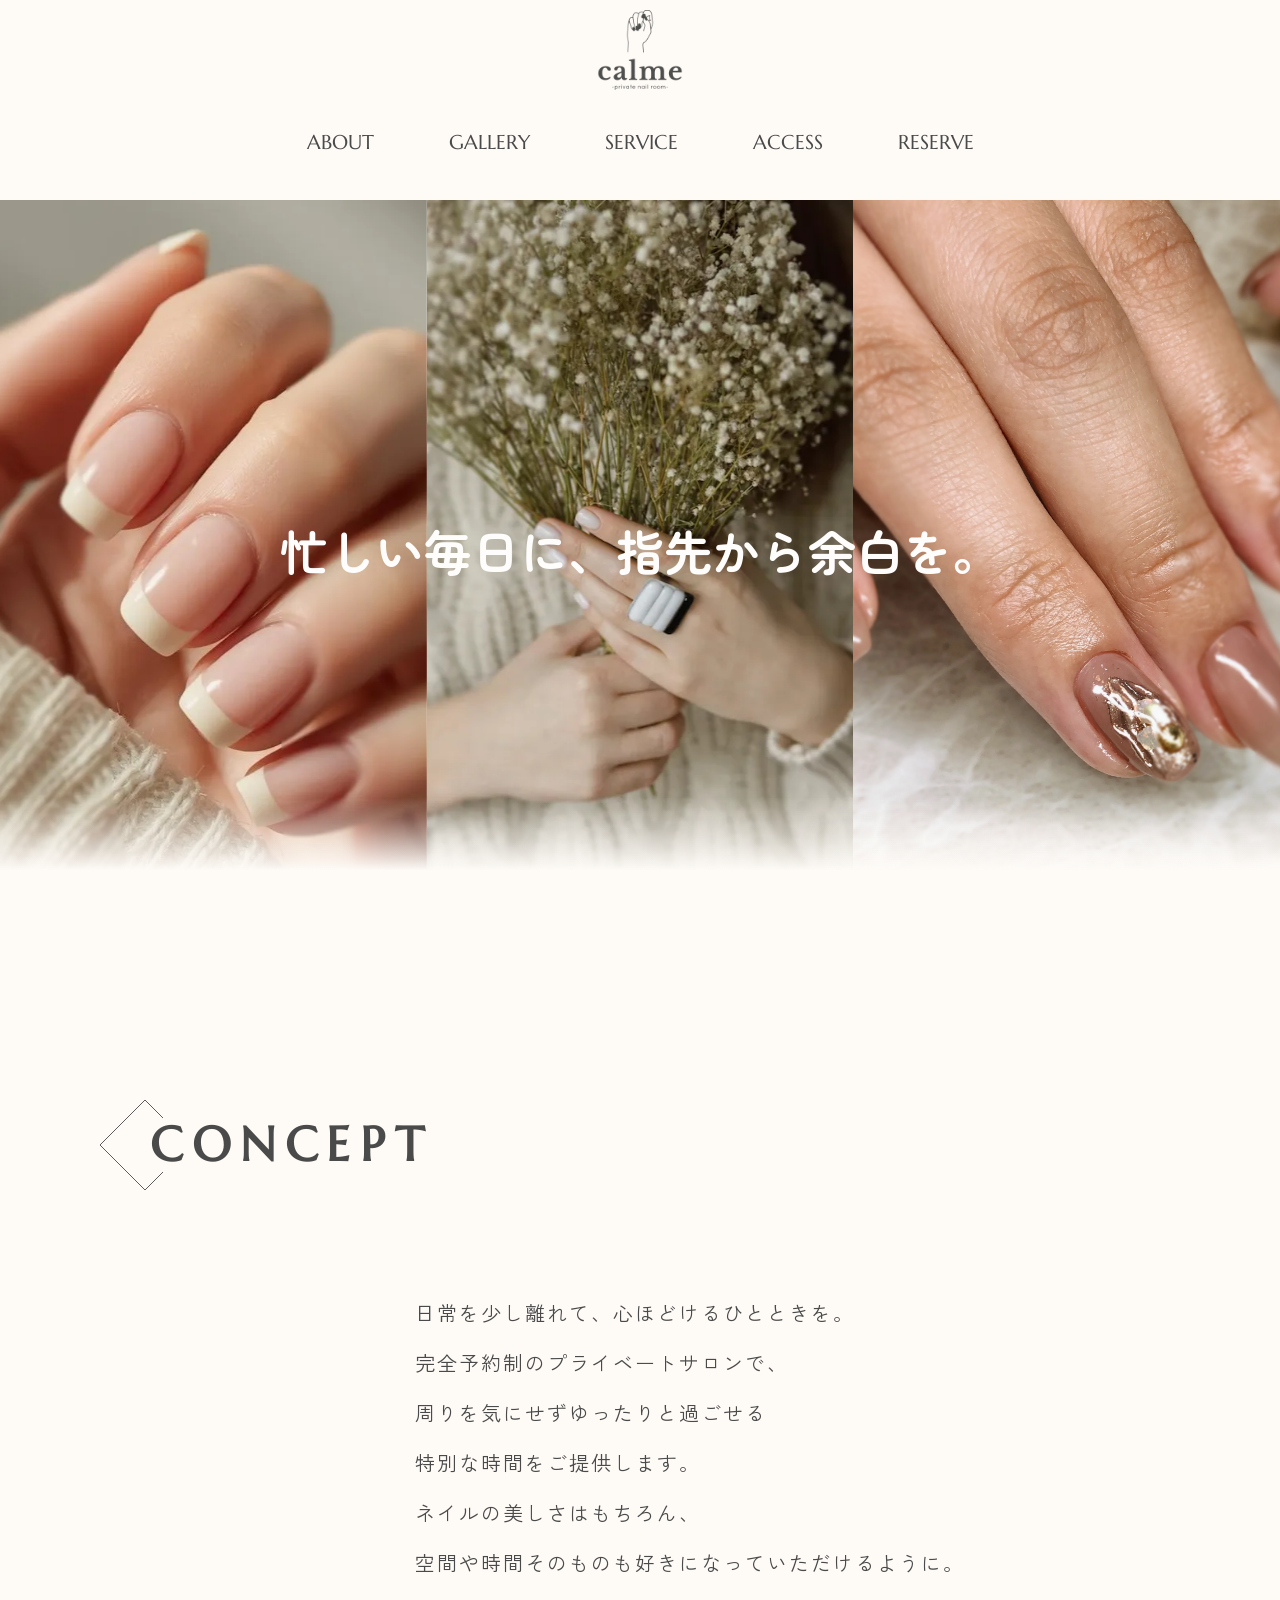
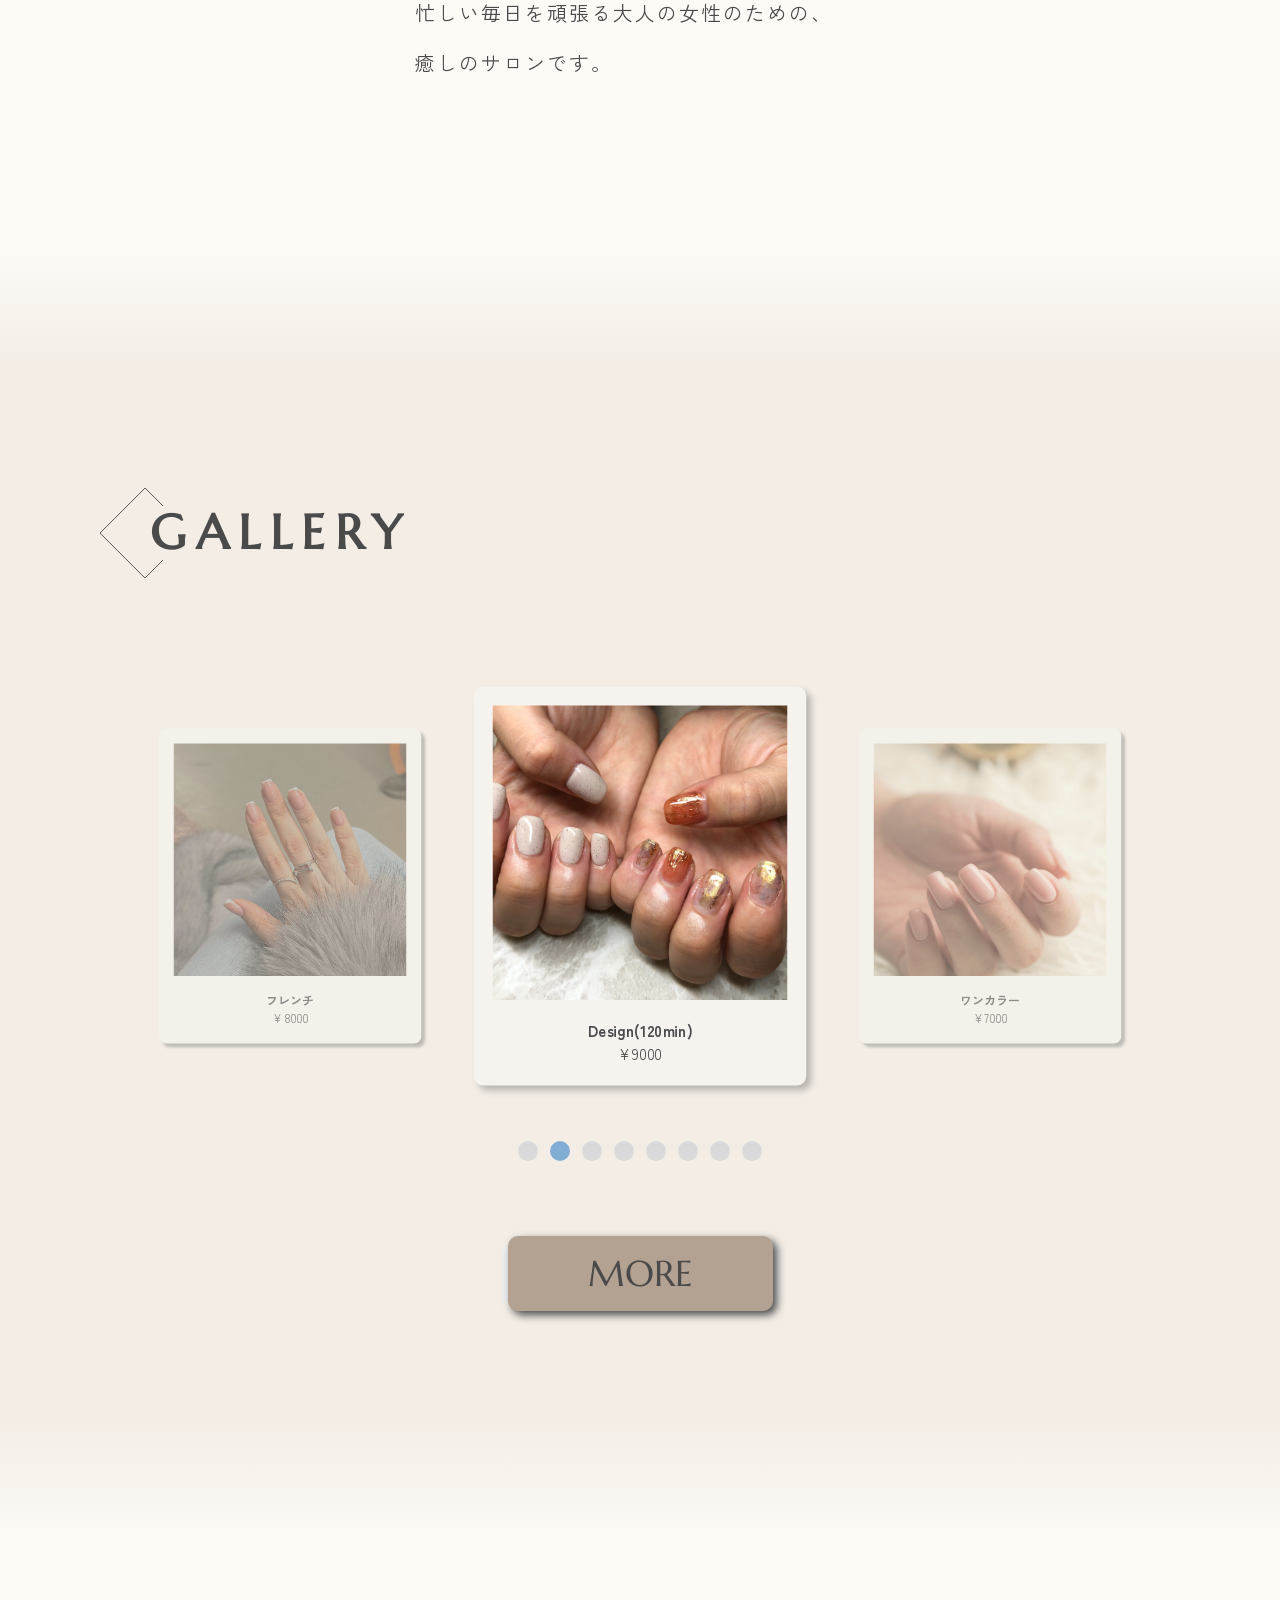
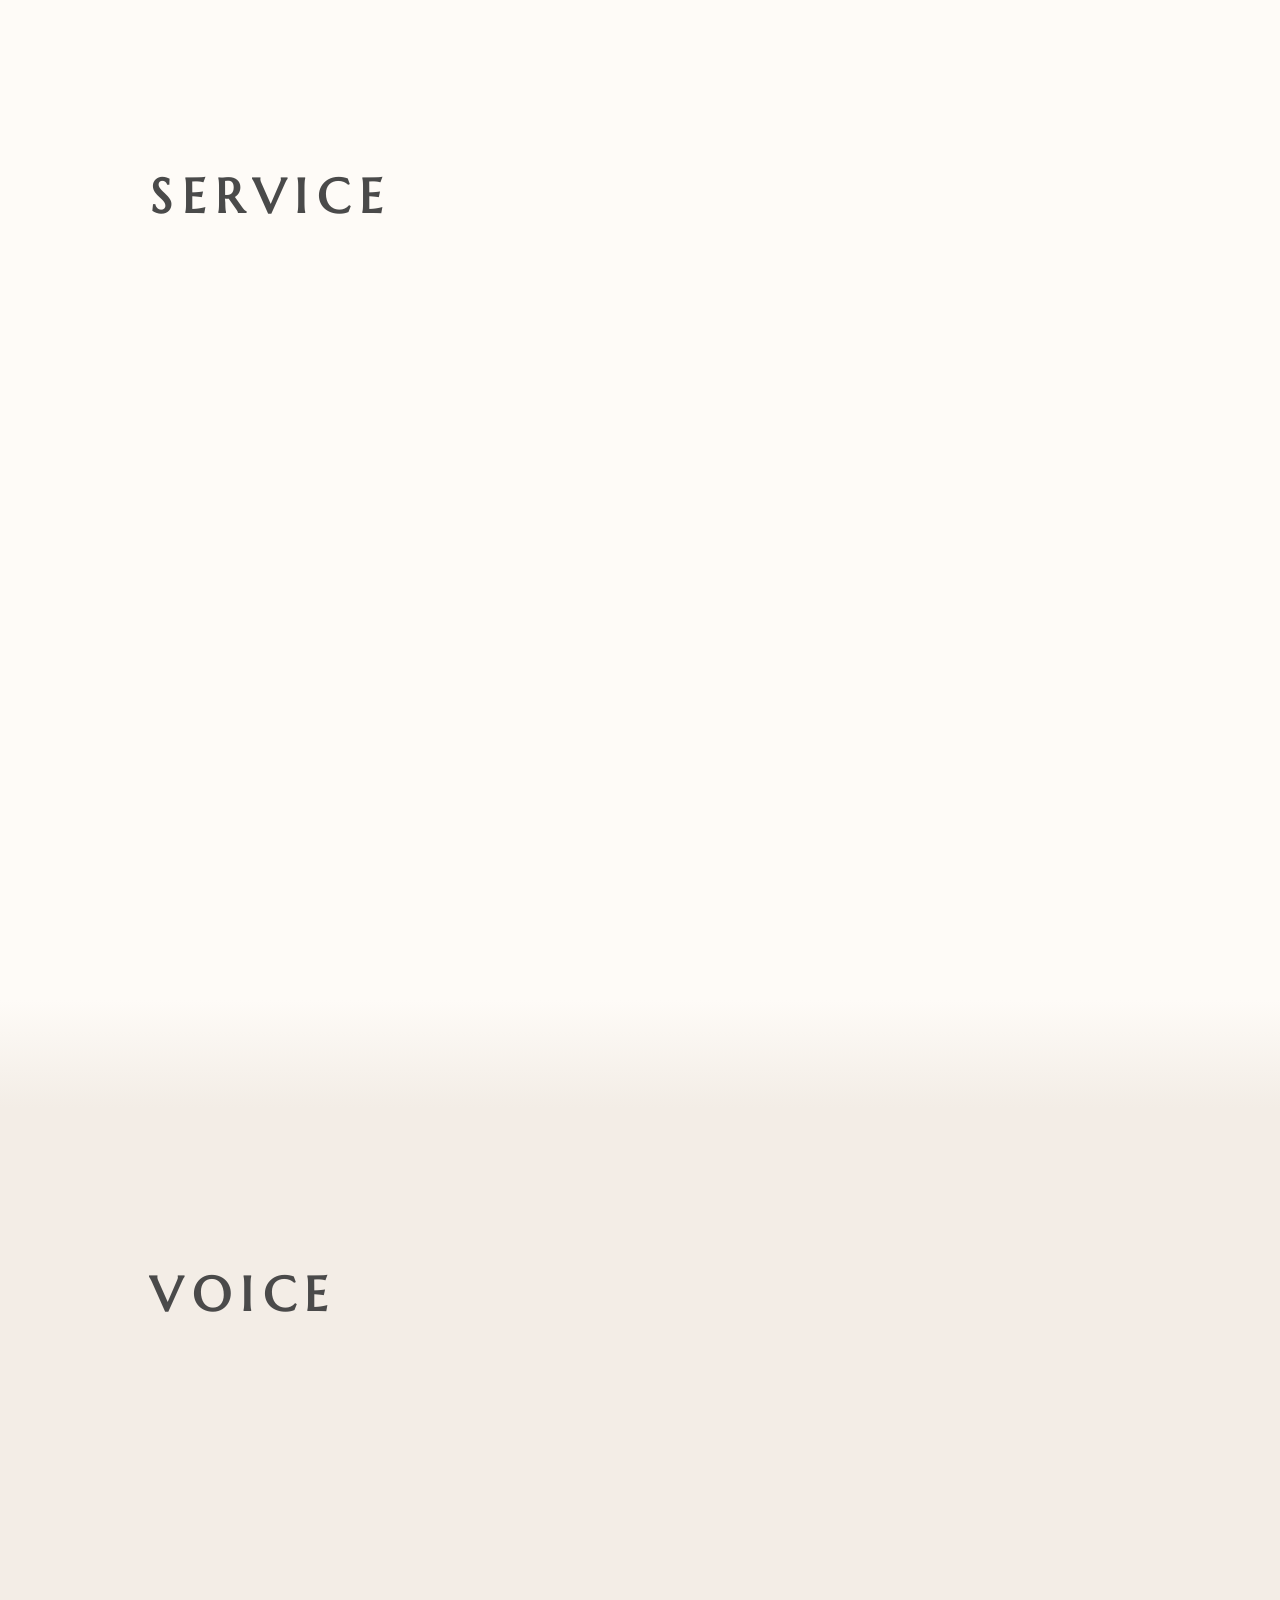
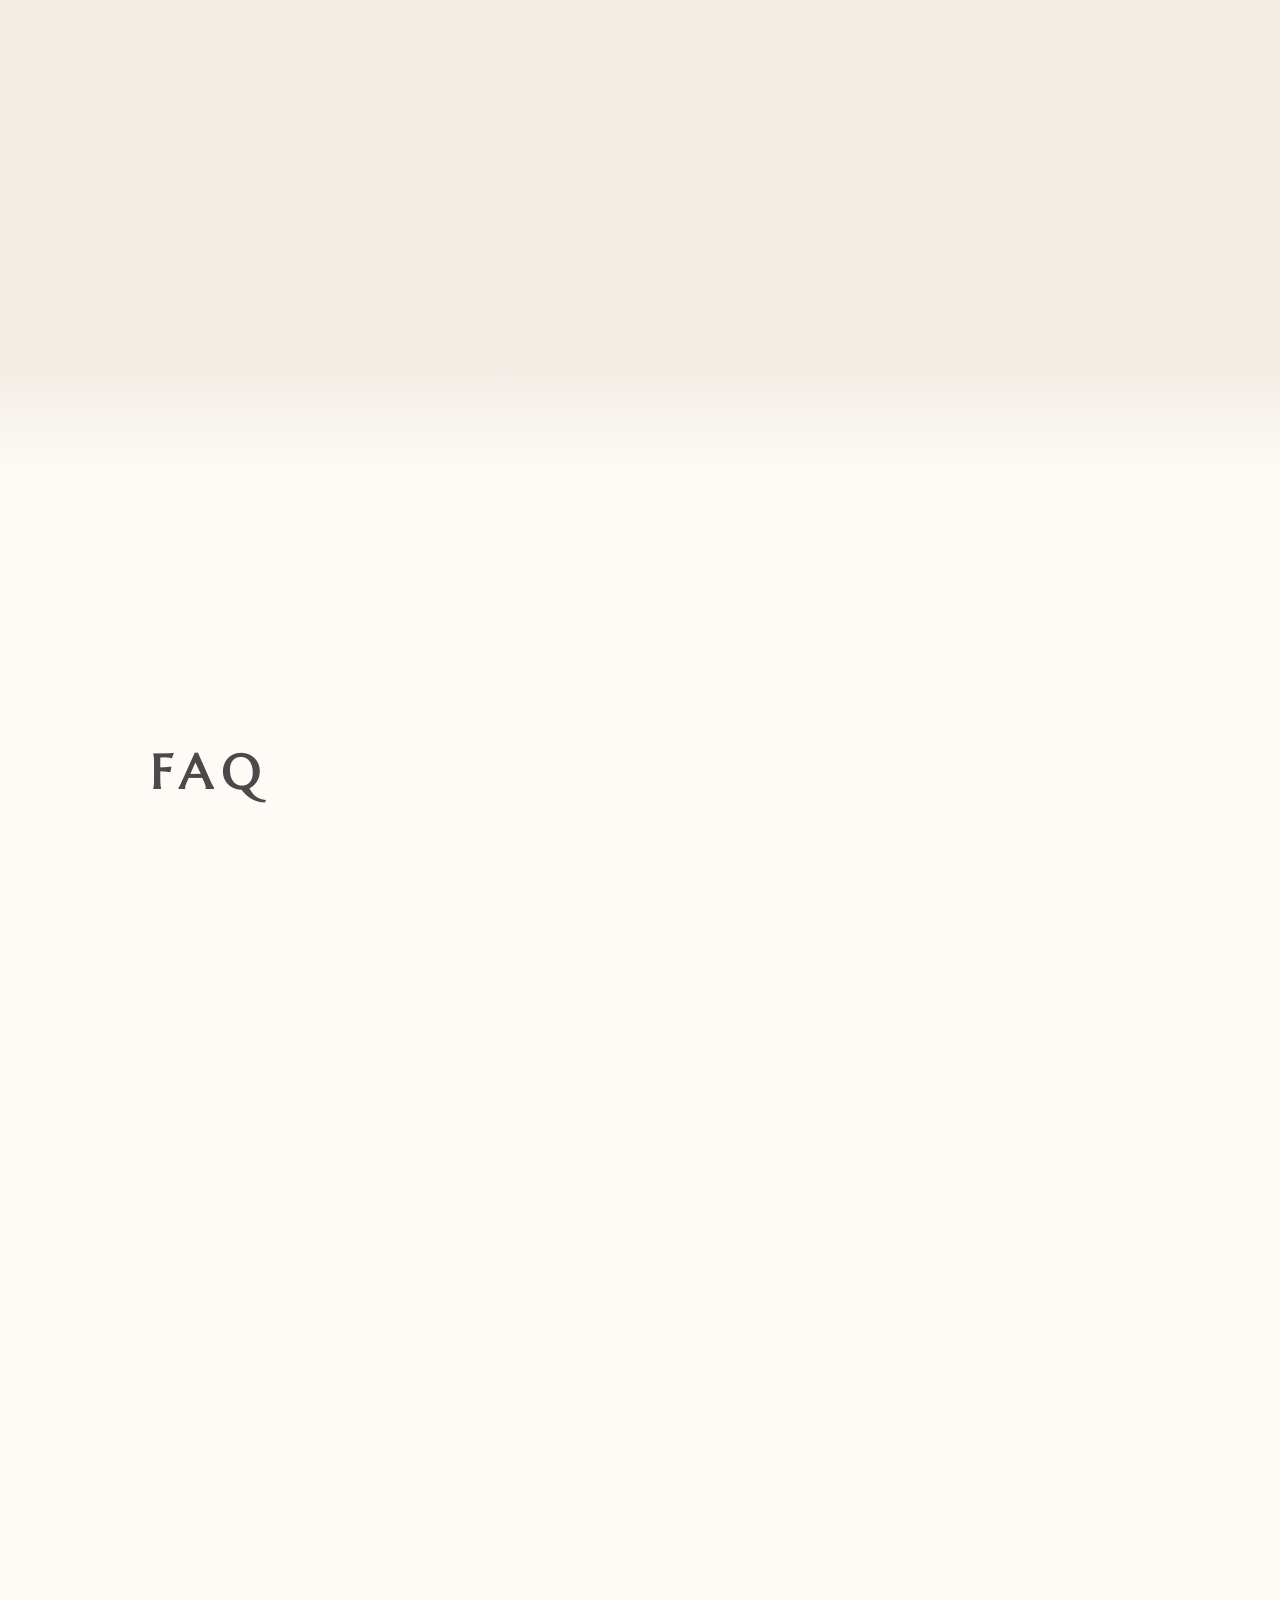
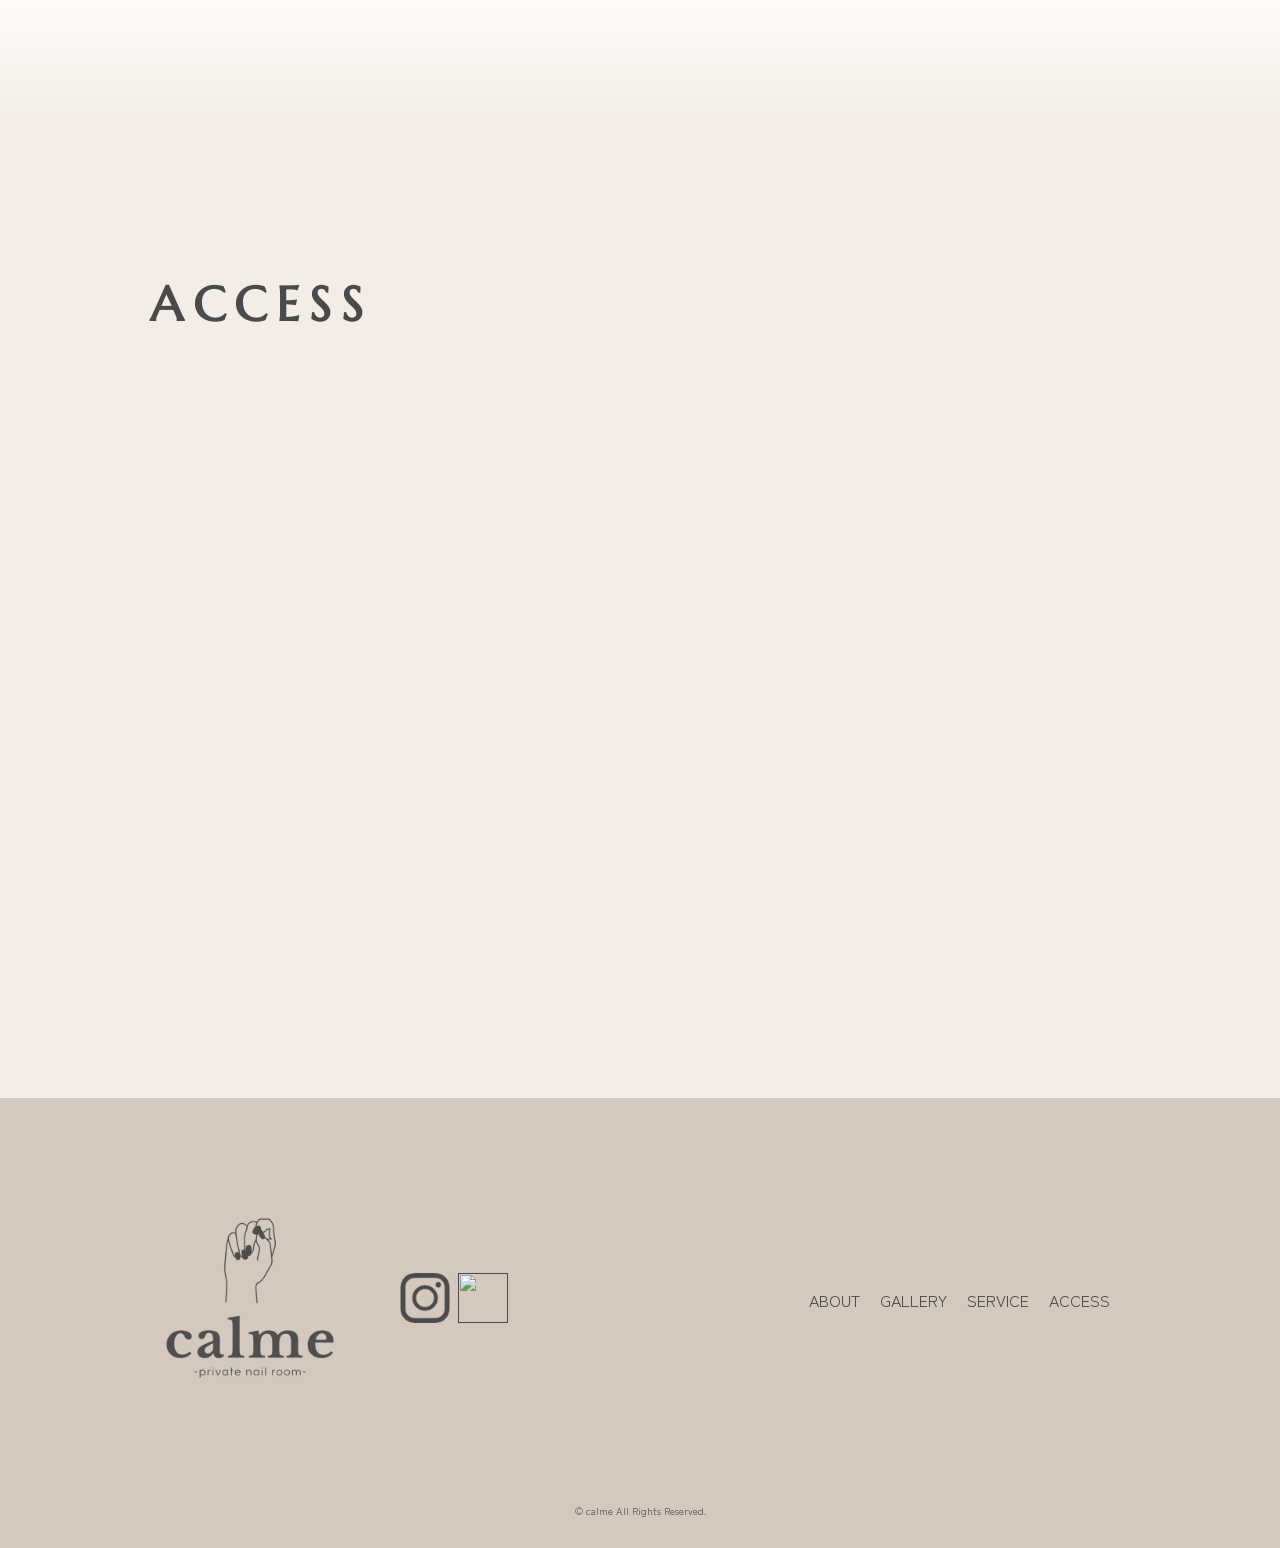
==== commit fb524910: "Add files via upload" ====
--- a/index.html
+++ b/index.html
@@ -25,14 +25,14 @@
           <a href="index.html" class="no-rotate"
             ><span
               ><img
-                src="img/logo-clear.png"
+                src="img/logo-clear.webp"
                 alt="calme -private nail room-" /></span
           ></a>
         </h1>
         <nav class="header__nav">
           <div class="header__nav-inner">
             <a href="index.html" class="header__nav-logo no-rotate">
-              <img src="img/logo-clear.png" alt="calme -private nail room-" />
+              <img src="img/logo-clear.webp" alt="calme -private nail room-" />
             </a>
             <ul class="header__nav-list">
               <li class="header__nav-item">
@@ -70,7 +70,7 @@
         <div class="mv__img">
           <img src="img/mv-l.JPG" alt="" />
           <img src="img/mv-center.PNG" alt="" />
-          <img src="img/mv-r.jpg" alt="" />
+          <img src="img/mv-r.webp" alt="" />
         </div>
         <h2 class="mv__title">
           忙しい毎日に、<br class="pc-none" />指先から余白を。
@@ -85,7 +85,7 @@
             </svg>
           </h3>
           <div class="concept__wrapper">
-            <img src="img/concept.jpg" alt="" />
+            <img src="img/concept.webp" alt="" />
             <p class="concept__text">
               日常を少し離れて、心ほどけるひとときを。<br />完全予約制のプライベートサロンで、<br />周りを気にせずゆったりと過ごせる<br />特別な時間をご提供します。<br />ネイルの美しさはもちろん、<br />空間や時間そのものも好きになっていただけるように。<br />忙しい毎日を頑張る大人の女性のための、<br />癒しのサロンです。
             </p>
@@ -104,7 +104,7 @@
             <div id="js-gallery-swiper" class="swiper">
               <div class="swiper-wrapper">
                 <div class="gallery__item swiper-slide">
-                  <img src="img/slide1.jpg" alt="" />
+                  <img src="img/slide1.webp" alt="" />
                   <p class="gallery__item-name">フレンチ</p>
                   <p class="gallery__item-price">¥8000</p>
                 </div>
@@ -114,12 +114,12 @@
                   <p class="gallery__item-price">¥9000</p>
                 </div>
                 <div class="gallery__item swiper-slide">
-                  <img src="img/slide3.jpg" alt="" />
+                  <img src="img/slide3.webp" alt="" />
                   <p class="gallery__item-name">ワンカラー</p>
                   <p class="gallery__item-price">¥7000</p>
                 </div>
                 <div class="gallery__item swiper-slide">
-                  <img src="img/slide4.jpg" alt="" />
+                  <img src="img/slide4.webp" alt="" />
                   <p class="gallery__item-name">グラデーション</p>
                   <p class="gallery__item-price">¥7500</p>
                 </div>
@@ -139,7 +139,7 @@
                   <p class="gallery__item-price">¥9000</p>
                 </div>
                 <div class="gallery__item swiper-slide">
-                  <img src="img/nail35.jpg" alt="" />
+                  <img src="img/nail35.JPG" alt="" />
                   <p class="gallery__item-name">Simple(90min)</p>
                   <p class="gallery__item-price">¥8000</p>
                 </div>
@@ -423,14 +423,14 @@
       <div class="footer__wrapper">
         <div class="footer--left">
           <a href="#" class="no-rotate"
-            ><span><img src="./img/logo-clear.png" alt="" /></span
+            ><span><img src="./img/logo-clear.webp" alt="" /></span
           ></a>
           <div class="logo">
             <a href="" class="no-rotate"
-              ><span><img src="./img/instagram.png" alt="" /></span
+              ><span><img src="./img/instagram.webp" alt="" /></span
             ></a>
             <a href="" class="no-rotate"
-              ><span><img src="./img/line.png" alt="" /></span
+              ><span><img src="./img/line.webp" alt="" /></span
             ></a>
           </div>
         </div>
--- a/css/style.css
+++ b/css/style.css
@@ -75,7 +75,7 @@
   width: 100%;
   height: 100%;
   -o-object-fit: contain;
-     object-fit: contain;
+  object-fit: contain;
 }
 html body .mv {
   width: 100%;
@@ -94,9 +94,9 @@
   opacity: 0;
   transform: scaleY(1.5) translateY(20px);
   -webkit-animation: gradFade 2.5s ease forwards;
-          animation: gradFade 2.5s ease forwards;
+  animation: gradFade 2.5s ease forwards;
   -webkit-animation-delay: 0.8s;
-          animation-delay: 0.8s;
+  animation-delay: 0.8s;
 }
 @-webkit-keyframes gradFade {
   to {
@@ -120,13 +120,13 @@
   flex: 1;
   height: 100%;
   -o-object-fit: cover;
-     object-fit: cover;
+  object-fit: cover;
   display: block;
   opacity: 0;
   filter: blur(12px);
   transform: scale(1.15);
   -webkit-animation: mvFade 3s ease forwards;
-          animation: mvFade 3s ease forwards;
+  animation: mvFade 3s ease forwards;
 }
 @-webkit-keyframes mvFade {
   to {
@@ -156,9 +156,9 @@
   opacity: 0;
   transform: translate(-50%, -40%);
   -webkit-animation: titleFade 1.5s ease forwards;
-          animation: titleFade 1.5s ease forwards;
+  animation: titleFade 1.5s ease forwards;
   -webkit-animation-delay: 0.8s;
-          animation-delay: 0.8s;
+  animation-delay: 0.8s;
 }
 @-webkit-keyframes titleFade {
   to {
@@ -187,7 +187,7 @@
   max-width: 50rem;
   height: 36rem;
   -o-object-fit: cover;
-     object-fit: cover;
+  object-fit: cover;
   border-radius: 1rem;
 }
 html .concept__wrapper .concept__text {
@@ -196,7 +196,13 @@
   letter-spacing: 0.2rem;
 }
 html .gallery {
-  background: linear-gradient(180deg, #fefbf7 0%, #f3ede6 10%, #f3ede6 90%, #fefbf7 100%);
+  background: linear-gradient(
+    180deg,
+    #fefbf7 0%,
+    #f3ede6 10%,
+    #f3ede6 90%,
+    #fefbf7 100%
+  );
 }
 html .gallery .gallery__swiper {
   text-align: center;
@@ -227,7 +233,7 @@
   max-width: 31rem;
   aspect-ratio: 1/1;
   -o-object-fit: cover;
-     object-fit: cover;
+  object-fit: cover;
   margin-bottom: 2rem;
 }
 html .gallery .gallery__swiper .swiper-wrapper .gallery__item-name {
@@ -294,7 +300,7 @@
   width: 100%;
   border: 1px solid #4a4a4a;
   border-radius: 1rem;
-  background-image: url("../img/menu-bg.png");
+  background-image: url("../img/menu-bg.webp");
   background-size: cover;
   background-position: center;
   background-repeat: no-repeat;
@@ -307,7 +313,12 @@
   width: 100%;
   overflow: hidden;
 }
-html .service .service__wrap .service__price-wrapper .service__price dl:first-child {
+html
+  .service
+  .service__wrap
+  .service__price-wrapper
+  .service__price
+  dl:first-child {
   font-size: 2rem;
   font-weight: 700;
 }
@@ -320,7 +331,13 @@
   white-space: nowrap;
 }
 html .voice {
-  background: linear-gradient(180deg, #fefbf7 0%, #f3ede6 10%, #f3ede6 90%, #fefbf7 100%);
+  background: linear-gradient(
+    180deg,
+    #fefbf7 0%,
+    #f3ede6 10%,
+    #f3ede6 90%,
+    #fefbf7 100%
+  );
 }
 html .voice__items {
   display: flex;
@@ -727,7 +744,7 @@
   width: 100%;
   height: 100%;
   -o-object-fit: cover;
-     object-fit: cover;
+  object-fit: cover;
 }
 .mv-about__title {
   position: absolute;
@@ -765,7 +782,13 @@
 }
 
 .our-style {
-  background: linear-gradient(180deg, #fefbf7 0%, #f3ede6 10%, #f3ede6 90%, #fefbf7 100%);
+  background: linear-gradient(
+    180deg,
+    #fefbf7 0%,
+    #f3ede6 10%,
+    #f3ede6 90%,
+    #fefbf7 100%
+  );
 }
 .our-style .our-style__wrapper {
   display: flex;
@@ -784,7 +807,10 @@
   text-align: center;
   padding-bottom: 3rem;
 }
-.our-style .our-style__wrapper .our-style__wrapper--top .our-style__text:last-child {
+.our-style
+  .our-style__wrapper
+  .our-style__wrapper--top
+  .our-style__text:last-child {
   padding-bottom: 0;
 }
 .our-style .our-style__wrapper img {
@@ -806,7 +832,7 @@
   width: 35rem;
   height: 40rem;
   -o-object-fit: cover;
-     object-fit: cover;
+  object-fit: cover;
   border-radius: 1rem;
 }
 .message__wrapper .message__wrapper--left dl {
@@ -860,7 +886,7 @@
     width: 100%;
     height: 24rem;
     -o-object-fit: cover;
-       object-fit: cover;
+    object-fit: cover;
   }
   .our-style .our-style__wrapper {
     padding: 6rem 2rem;
@@ -876,7 +902,7 @@
     width: 100%;
     height: 24rem;
     -o-object-fit: cover;
-       object-fit: cover;
+    object-fit: cover;
   }
   .message__wrapper {
     flex-direction: column;
@@ -907,7 +933,7 @@
   width: 100%;
   height: 100%;
   -o-object-fit: cover;
-     object-fit: cover;
+  object-fit: cover;
 }
 .mv-reserve__title {
   position: absolute;
@@ -959,7 +985,10 @@
   line-height: 40px;
   margin-bottom: 5rem;
 }
-.reserve-contents__wrapper .reserve-contents--top .line__box .line__text:last-child {
+.reserve-contents__wrapper
+  .reserve-contents--top
+  .line__box
+  .line__text:last-child {
   margin-bottom: 0;
 }
 .reserve-contents__wrapper .reserve-contents--top .tel {
@@ -976,7 +1005,11 @@
 .reserve-contents__wrapper .reserve-contents--top .tel__box .box-top {
   margin-bottom: 5rem;
 }
-.reserve-contents__wrapper .reserve-contents--top .tel__box .box-top .tel__text--large {
+.reserve-contents__wrapper
+  .reserve-contents--top
+  .tel__box
+  .box-top
+  .tel__text--large {
   font-size: 32px;
   font-weight: 700;
   margin-block: 5rem;
@@ -1037,7 +1070,8 @@
   padding: 12px 13px;
   transition: 0.3s;
 }
-.mail .form-text:hover, .mail .form-text:focus {
+.mail .form-text:hover,
+.mail .form-text:focus {
   border-color: #e25922;
   outline: none;
 }
@@ -1050,7 +1084,8 @@
   padding: 13px;
   transition: 0.3s;
 }
-.mail .form-textarea:hover, .mail .form-textarea:focus {
+.mail .form-textarea:hover,
+.mail .form-textarea:focus {
   border-color: #e25922;
   outline: none;
 }
@@ -1079,7 +1114,8 @@
   font-size: 14px;
   font-weight: 700;
 }
-.mail .form-checkbox__text::before, .mail .form-checkbox__text::after {
+.mail .form-checkbox__text::before,
+.mail .form-checkbox__text::after {
   content: "";
   position: absolute;
   left: 0;
@@ -1094,7 +1130,7 @@
 .mail .form-checkbox__text::after {
   width: 23px;
   height: 17.53px;
-  background: url(../img/check-icon.png) no-repeat center/contain;
+  background: url(../img/check-icon.webp) no-repeat center/contain;
   opacity: 0;
 }
 .mail .form-checkbox__text a {
@@ -1137,22 +1173,30 @@
     gap: 3rem;
   }
   .reserve-contents__wrapper .reserve-contents--top .line,
-.reserve-contents__wrapper .reserve-contents--top .tel {
+  .reserve-contents__wrapper .reserve-contents--top .tel {
     width: 100%;
     max-width: none;
   }
   .reserve-contents__wrapper .reserve-contents--top .line .box-top,
-.reserve-contents__wrapper .reserve-contents--top .tel .box-top {
+  .reserve-contents__wrapper .reserve-contents--top .tel .box-top {
     margin-bottom: 3rem;
   }
-  .reserve-contents__wrapper .reserve-contents--top .line .box-top .tel__text--large,
-.reserve-contents__wrapper .reserve-contents--top .tel .box-top .tel__text--large {
+  .reserve-contents__wrapper
+    .reserve-contents--top
+    .line
+    .box-top
+    .tel__text--large,
+  .reserve-contents__wrapper
+    .reserve-contents--top
+    .tel
+    .box-top
+    .tel__text--large {
     margin-block: 2rem;
   }
   .reserve-contents__wrapper .reserve-contents--top .line .line__text,
-.reserve-contents__wrapper .reserve-contents--top .line .tel__text,
-.reserve-contents__wrapper .reserve-contents--top .tel .line__text,
-.reserve-contents__wrapper .reserve-contents--top .tel .tel__text {
+  .reserve-contents__wrapper .reserve-contents--top .line .tel__text,
+  .reserve-contents__wrapper .reserve-contents--top .tel .line__text,
+  .reserve-contents__wrapper .reserve-contents--top .tel .tel__text {
     font-size: 1.4rem;
     line-height: 2.5rem;
   }
@@ -1176,7 +1220,7 @@
   width: 100%;
   height: 100%;
   -o-object-fit: cover;
-     object-fit: cover;
+  object-fit: cover;
 }
 .gallery .mv-gallery__title {
   position: absolute;
@@ -1208,7 +1252,10 @@
   pointer-events: none;
   color: #4a4a4a;
 }
-.gallery .gallery__container .gallery__container-form .select-wrap:hover::after {
+.gallery
+  .gallery__container
+  .gallery__container-form
+  .select-wrap:hover::after {
   color: #e25922;
 }
 .gallery .gallery__container .gallery__container-form .select-wrap select {
@@ -1224,15 +1271,27 @@
   background-color: #fefdfc;
   transition: all 0.3s ease;
 }
-.gallery .gallery__container .gallery__container-form .select-wrap select.is-selected {
+.gallery
+  .gallery__container
+  .gallery__container-form
+  .select-wrap
+  select.is-selected {
   border-color: #f4a261;
   background-color: #fff8f2;
 }
 .gallery .gallery__container .gallery__container-form .select-wrap select:hover,
-.gallery .gallery__container .gallery__container-form .select-wrap select:focus {
+.gallery
+  .gallery__container
+  .gallery__container-form
+  .select-wrap
+  select:focus {
   border-color: #e25922;
 }
-.gallery .gallery__container .gallery__container-form .select-wrap select:focus {
+.gallery
+  .gallery__container
+  .gallery__container-form
+  .select-wrap
+  select:focus {
   border-color: #e25922;
   outline: none;
   box-shadow: 0 0 0 2px rgba(255, 165, 0, 0.2);
@@ -1246,7 +1305,11 @@
   justify-content: center;
   gap: 3rem;
 }
-.gallery .gallery__container .gallery__container-list .gallery__list .gallery-card {
+.gallery
+  .gallery__container
+  .gallery__container-list
+  .gallery__list
+  .gallery-card {
   width: min(100%, 35rem);
   background-color: #f6f3ef;
   padding: 2rem;
@@ -1258,7 +1321,12 @@
   text-align: center;
   transform: scale(1);
 }
-.gallery .gallery__container .gallery__container-list .gallery__list .gallery-card .gallery-card__button {
+.gallery
+  .gallery__container
+  .gallery__container-list
+  .gallery__list
+  .gallery-card
+  .gallery-card__button {
   display: block;
   width: 100%;
   padding: 0;
@@ -1266,12 +1334,18 @@
   background: transparent;
   cursor: pointer;
 }
-.gallery .gallery__container .gallery__container-list .gallery__list .gallery-card .gallery-card__button img {
+.gallery
+  .gallery__container
+  .gallery__container-list
+  .gallery__list
+  .gallery-card
+  .gallery-card__button
+  img {
   width: 100%;
   height: auto;
   aspect-ratio: 1/1;
   -o-object-fit: cover;
-     object-fit: cover;
+  object-fit: cover;
   display: block;
   padding: 1rem;
 }
@@ -1316,7 +1390,7 @@
   height: auto;
   aspect-ratio: 4/3;
   -o-object-fit: cover;
-     object-fit: cover;
+  object-fit: cover;
 }
 .gallery .gallery-modal__content .gallery-modal__body {
   padding-top: 20px;
@@ -1347,7 +1421,11 @@
     grid-template-columns: repeat(2, 1fr);
     gap: 1.2rem;
   }
-  .gallery .gallery__container .gallery__container-list .gallery__list .gallery-card {
+  .gallery
+    .gallery__container
+    .gallery__container-list
+    .gallery__list
+    .gallery-card {
     padding: 0.5rem;
   }
   .gallery .gallery__container .gallery-modal__content {
@@ -1443,7 +1521,7 @@
 
 .underline {
   -webkit-text-decoration: underline solid 1px;
-          text-decoration: underline solid 1px;
+  text-decoration: underline solid 1px;
 }
 
 .button {
@@ -1499,4 +1577,4 @@
     font-size: 2rem;
     padding: 1.2rem 4rem;
   }
-}+}
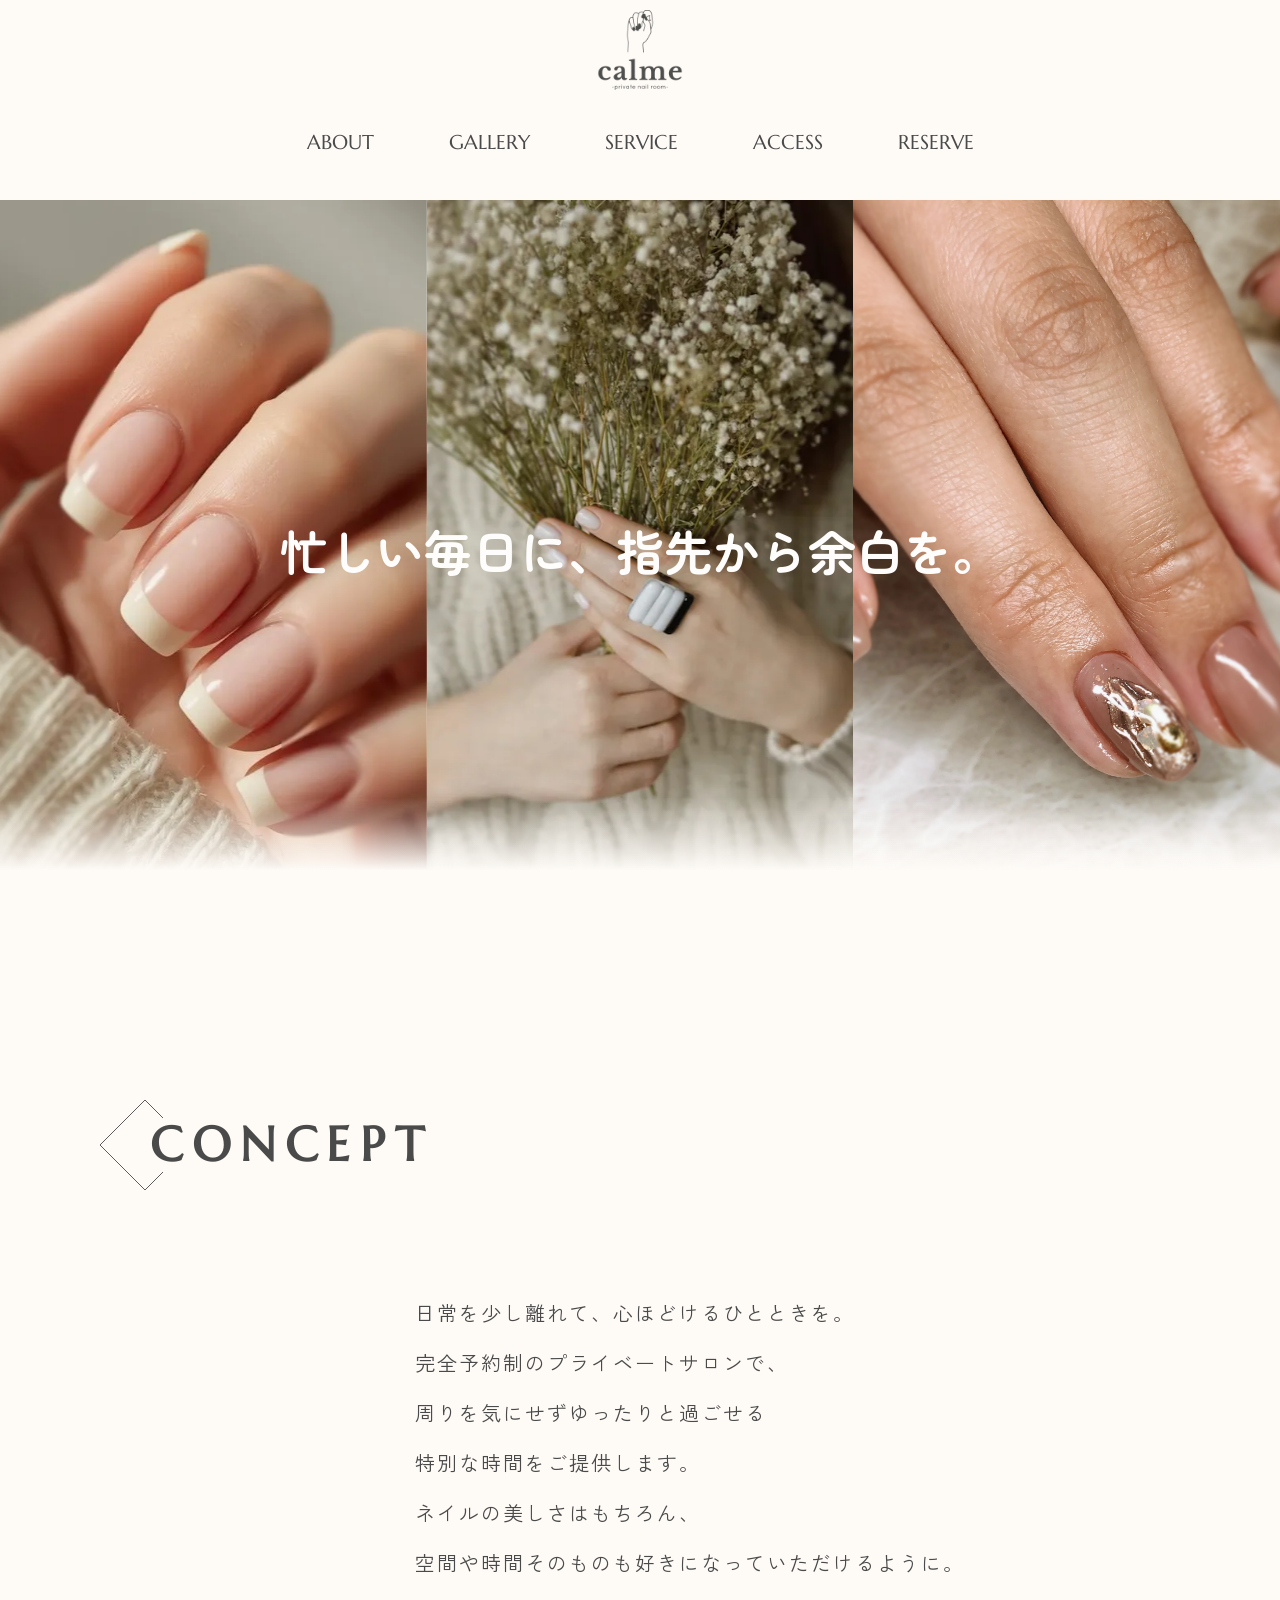
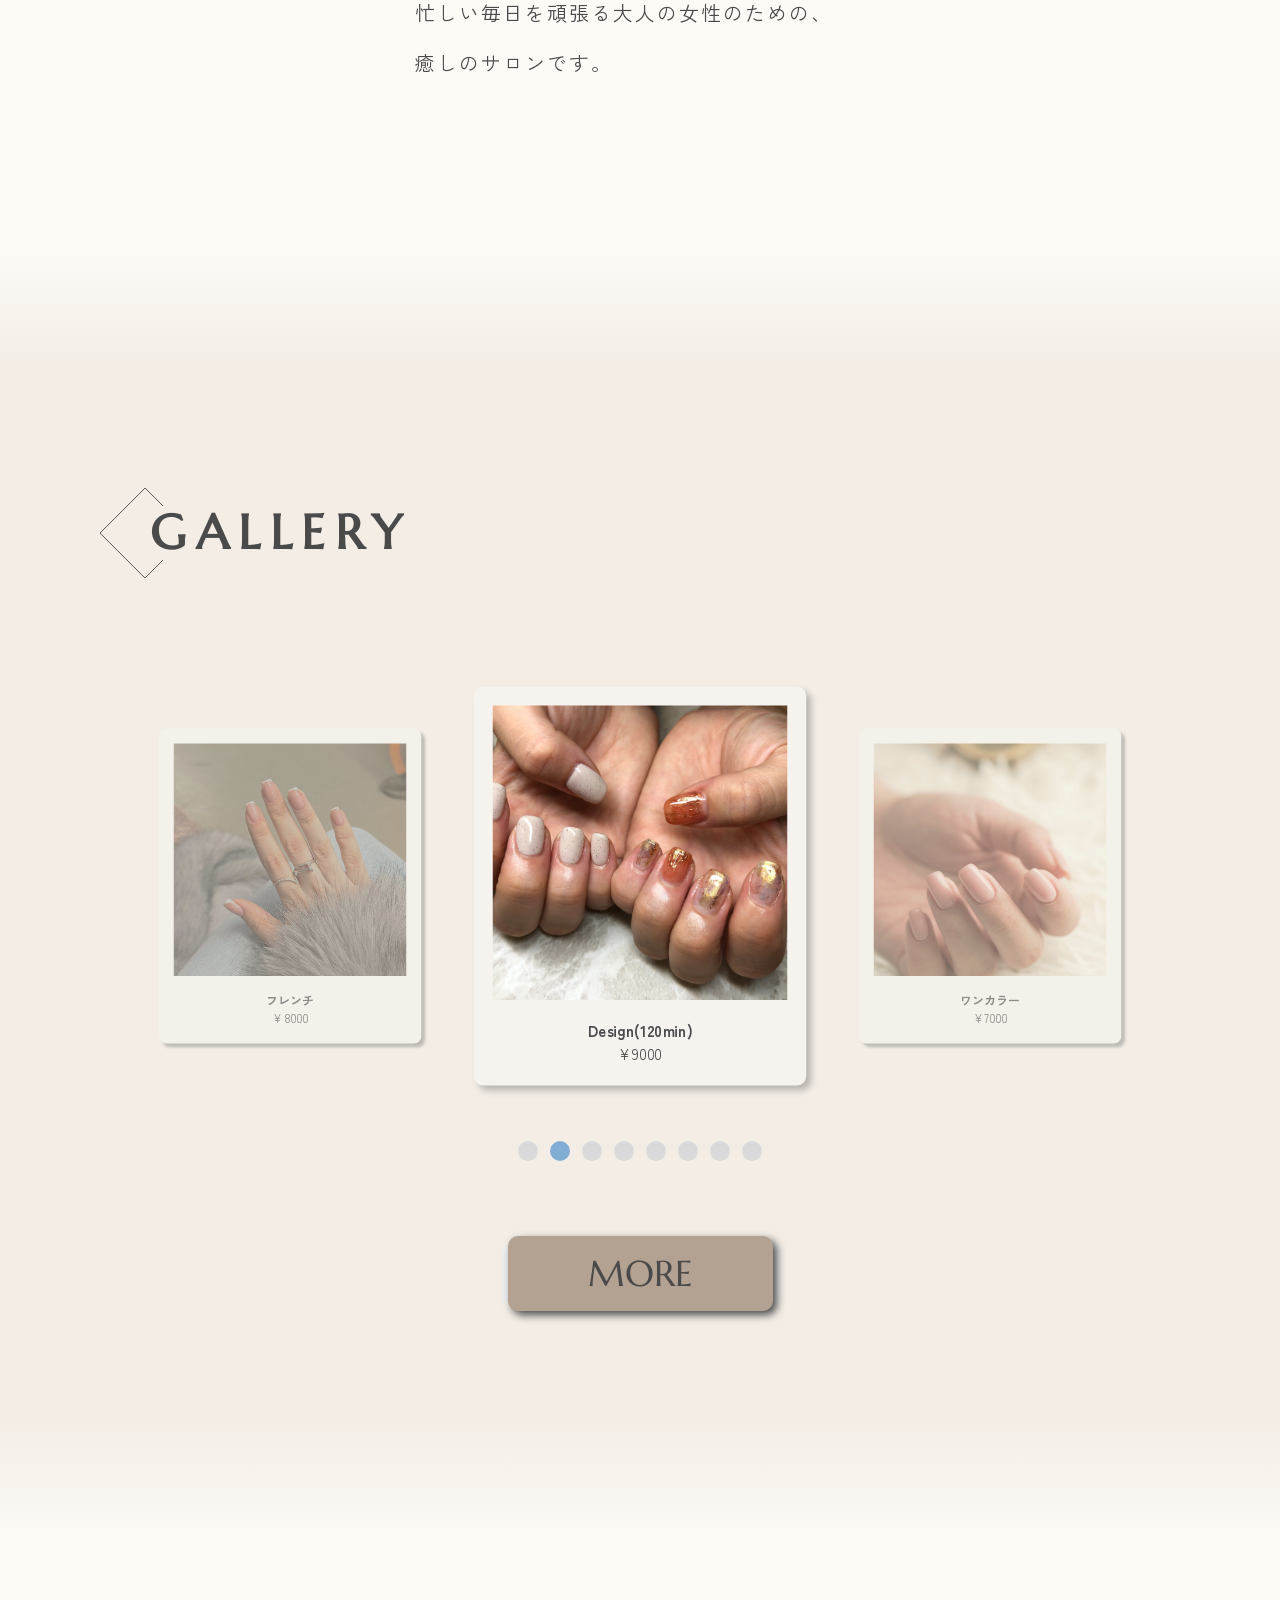
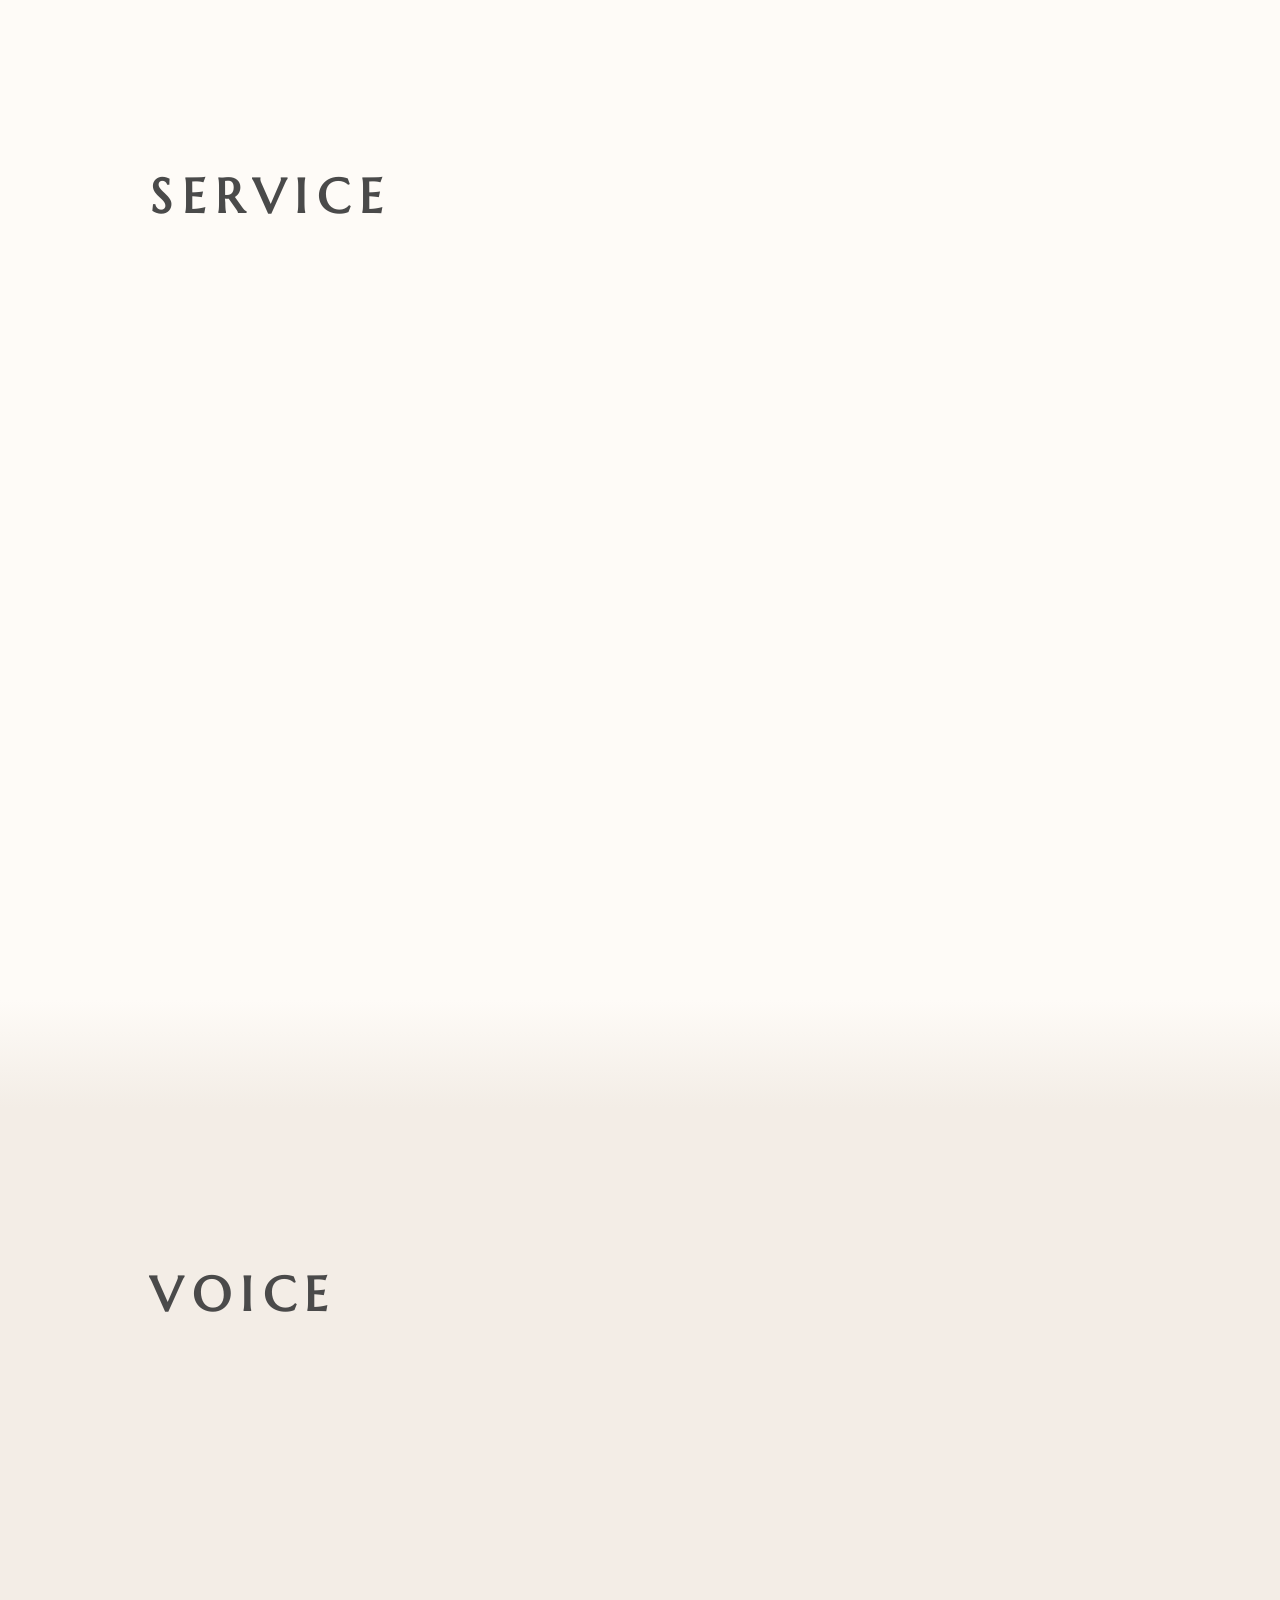
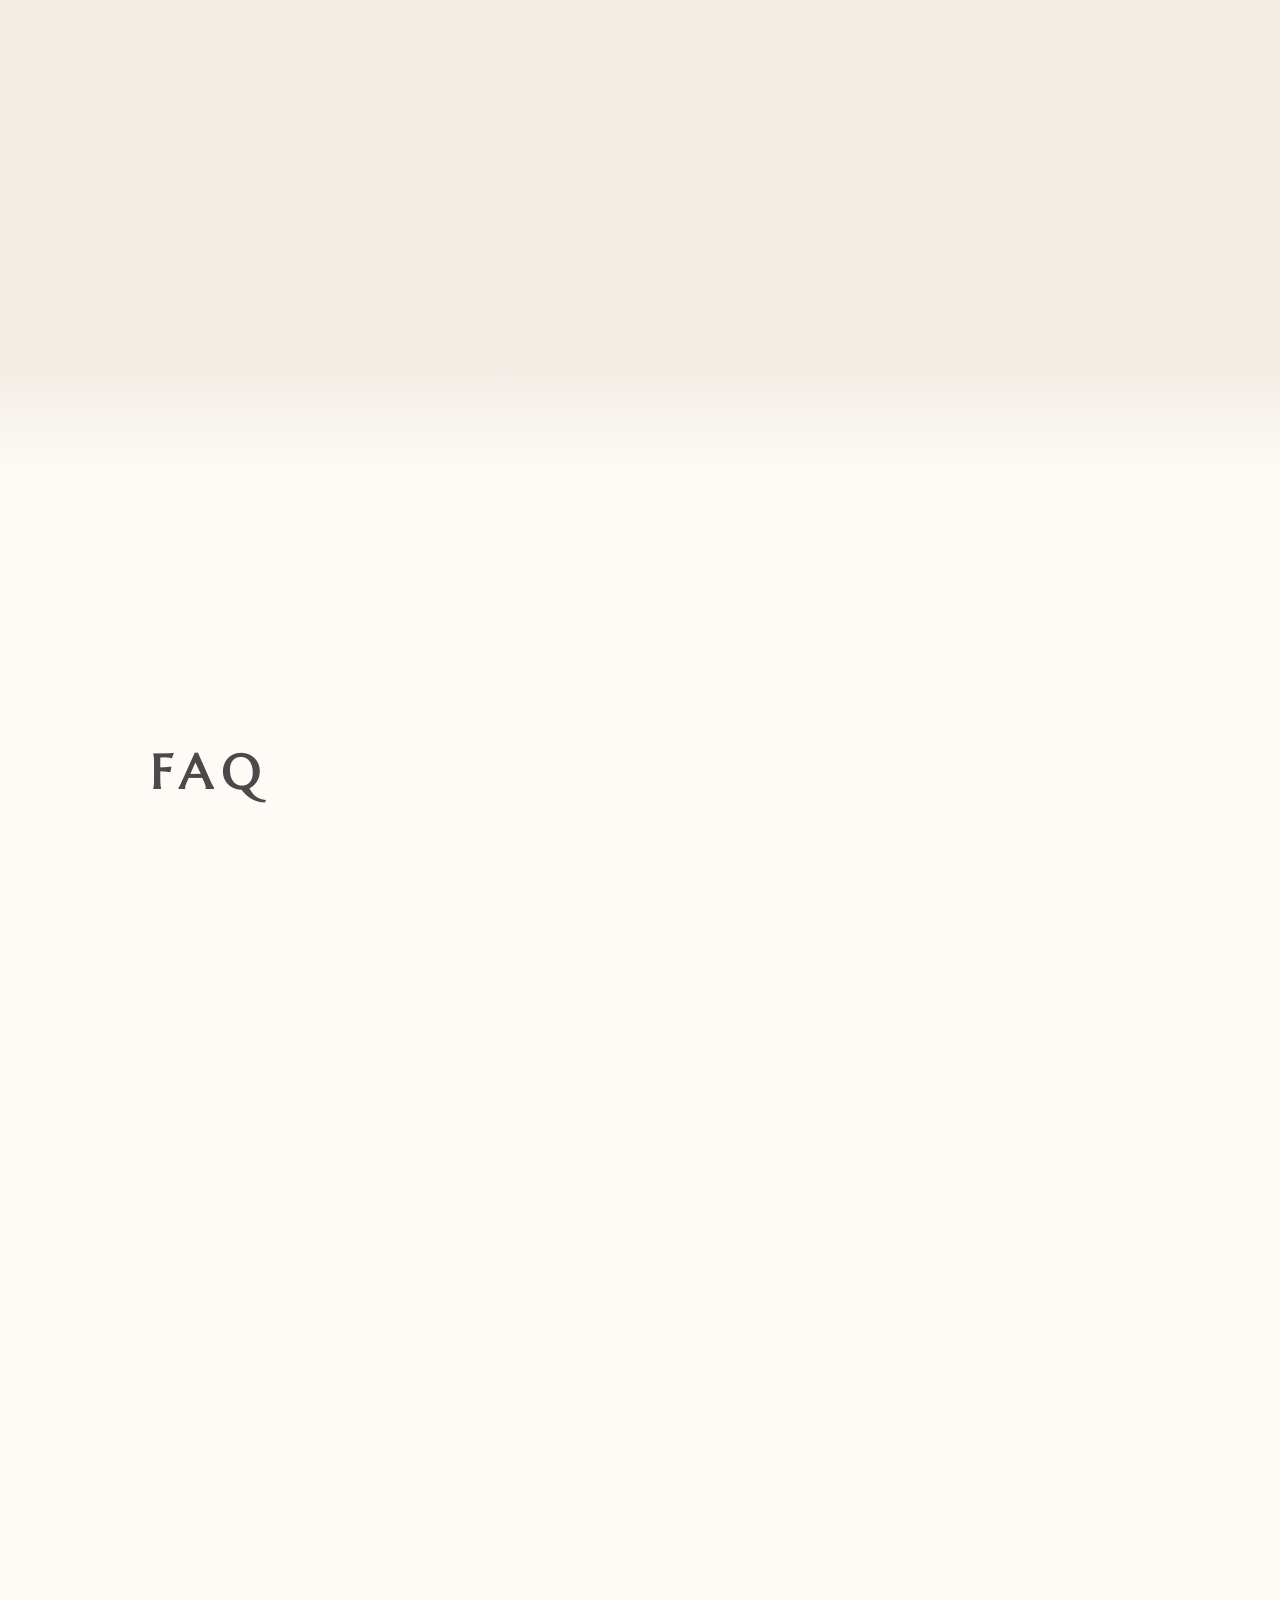
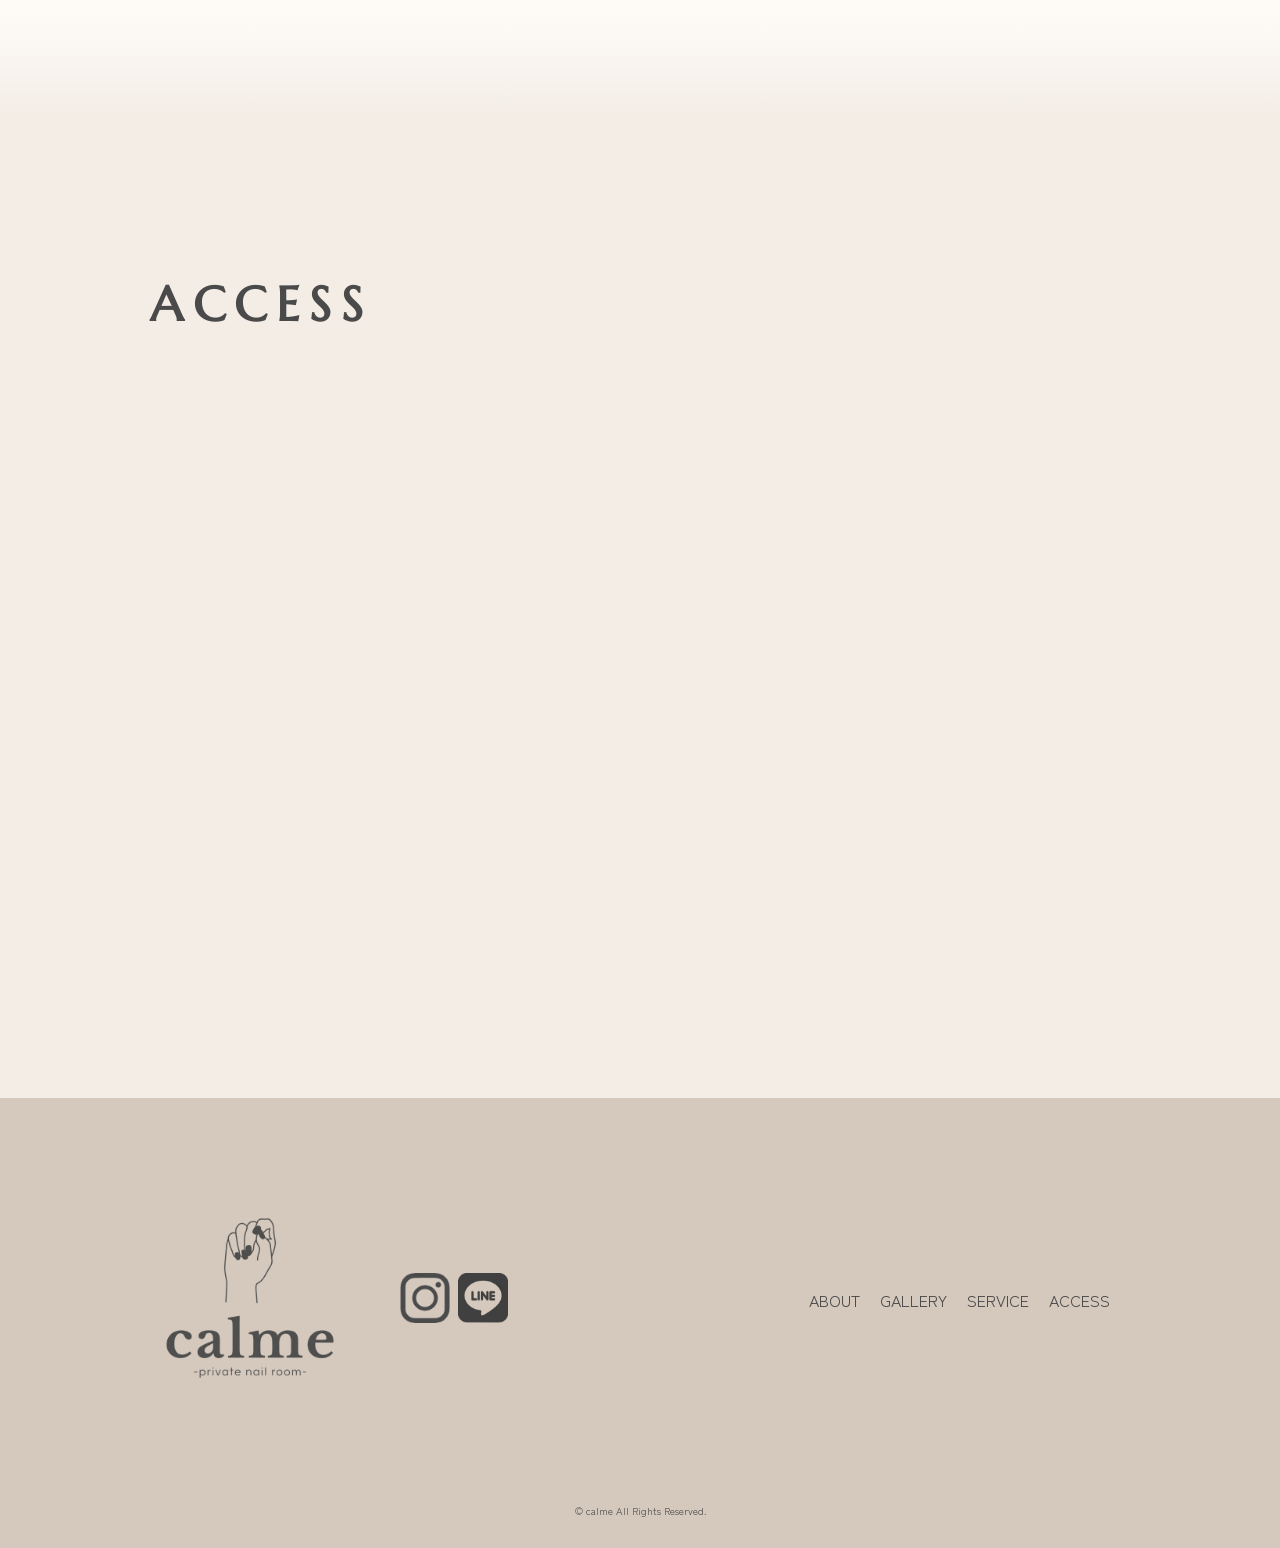
==== commit 45ec7b6f: "Update HTML files with latest changes Co-Authored-By: Claude Sonnet 4.6 <noreply@anthropic.com>" ====
--- a/index.html
+++ b/index.html
@@ -430,7 +430,7 @@
               ><span><img src="./img/instagram.webp" alt="" /></span
             ></a>
             <a href="" class="no-rotate"
-              ><span><img src="./img/line.webp" alt="" /></span
+              ><span><img src="./img/Line.webp" alt="" /></span
             ></a>
           </div>
         </div>
